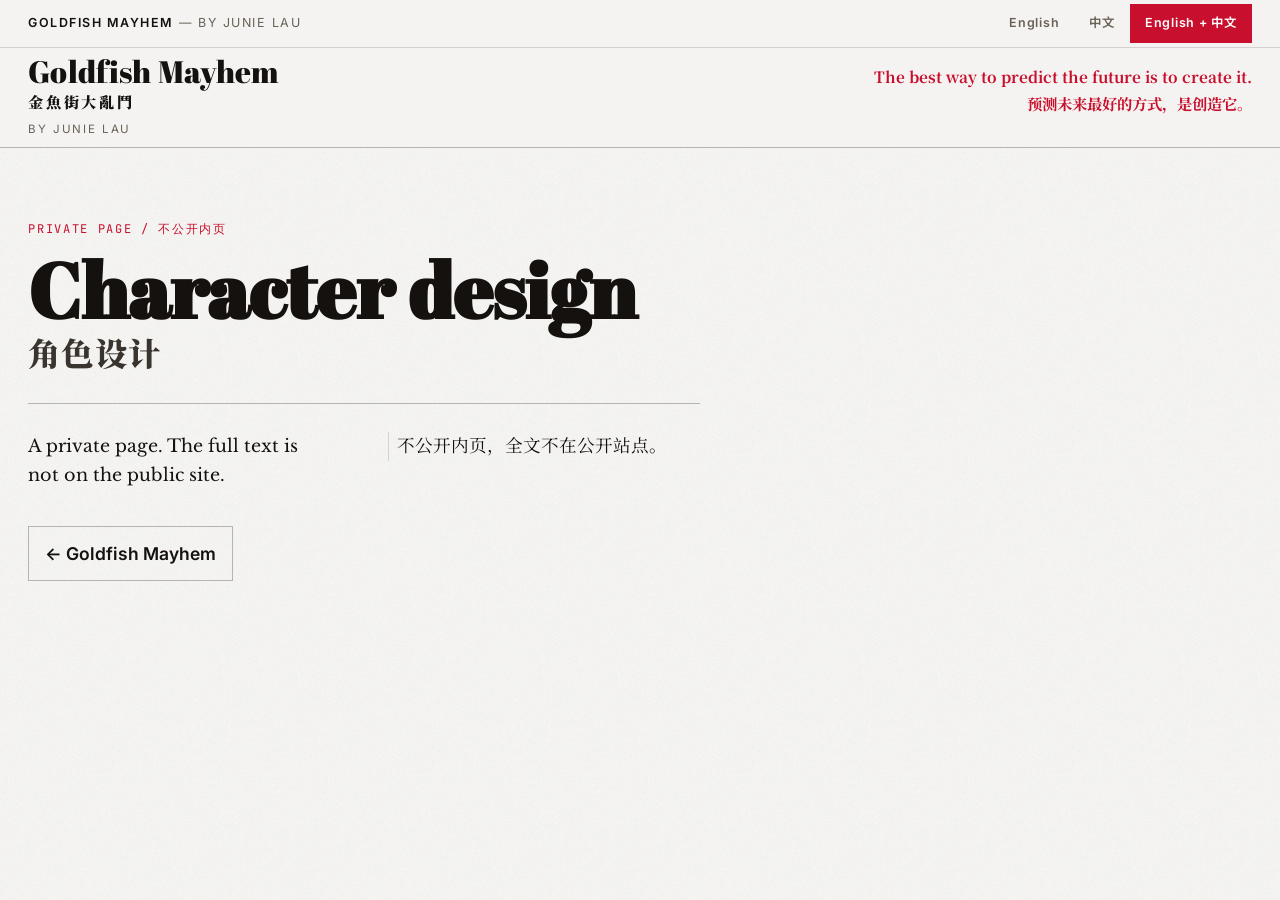
==== character-design.html @ c3a783ce "Publish the previewed page wave, kung fu players, and invideo card. Co-authored-by: JUJU <JunieLau@u" ====
<!DOCTYPE html>
<html lang="en">
<head>
  <meta charset="utf-8">
  <meta name="viewport" content="width=device-width, initial-scale=1, viewport-fit=cover">
  <title>Character design / 角色设计 — Goldfish Mayhem</title>
  <meta name="theme-color" content="#F4F3F1">
  <link rel="icon" href="data:image/svg+xml,%3Csvg xmlns='http://www.w3.org/2000/svg' viewBox='0 0 16 16'%3E%3Ccircle cx='8' cy='8' r='5' fill='%23C8102E'/%3E%3C/svg%3E">
  <link rel="preconnect" href="https://fonts.googleapis.com">
  <link rel="preconnect" href="https://fonts.gstatic.com" crossorigin>
  <link href="https://fonts.googleapis.com/css2?family=Abril+Fatface&family=Anton&family=Inter:wght@400;500;600;700;800;900&family=JetBrains+Mono:wght@400;500&family=Libre+Baskerville:ital,wght@0,400;0,700;1,400&family=Noto+Sans+SC:wght@400;500;700&family=Noto+Serif+SC:wght@400;600;700;900&display=swap" rel="stylesheet">
  <link rel="stylesheet" href="css/style.css">
</head>
<body data-lang="both">
  <header class="top">
    <div class="langbar">
      <div class="credit"><b>Goldfish Mayhem</b> — by Junie Lau</div>
      <div class="lang-switch" role="toolbar" aria-label="Language / 语言">
        <button type="button">English</button>
        <button type="button">中文</button>
        <button type="button" aria-pressed="true">English + 中文</button>
      </div>
    </div>
    <div class="masthead">
      <a class="brand" href="index.html">
        <span class="en-title">Goldfish Mayhem</span>
        <span class="zh-title zh">金魚街大亂鬥</span>
        <span class="by">by Junie Lau</span>
      </a>
      <div class="motto-mini">
        <span class="en">The best way to predict the future is to create it.</span>
        <span class="zh">预测未来最好的方式，是创造它。</span>
      </div>
    </div>
  </header>
  <main id="main">
    <section class="private-shell">
      <div class="kicker">Private page / 不公开内页</div>
      <h1>Character design<span class="title-zh">角色设计</span></h1>
      <div class="private-gate">
        <div class="pair para">
          <div class="en">A private page. The full text is not on the public site.</div>
          <div class="zh">不公开内页，全文不在公开站点。</div>
        </div>
      </div>
      <a class="back" href="index.html">← Goldfish Mayhem</a>
    </section>
  </main>
</body>
</html>
---- css/style.css ----
/* Goldfish Mayhem livestream site — paper field, red #C8102E, Abril Fatface / Noto Serif SC / Libre Baskerville */
:root {
  --paper: #F4F3F1;
  --paper-2: #F5F4F2;
  --ink: #14110F;
  --ink-soft: #3A342E;
  --muted: #6A6258;
  --line: rgba(20, 17, 15, 0.14);
  --line-strong: rgba(20, 17, 15, 0.28);
  --red: #C8102E;
  --red-soft: rgba(200, 16, 46, 0.12);
  --cream-card: #FFFFFF;
  --display: "Abril Fatface", "Noto Serif SC", "Songti SC", serif;
  --serif: "Libre Baskerville", "Noto Serif SC", "Songti SC", Georgia, serif;
  --zh-display: "Noto Serif SC", "Songti SC", serif;
  --mono: "JetBrains Mono", ui-monospace, Menlo, monospace;
  --sans: Inter, "Noto Sans SC", system-ui, sans-serif;
  --display-plate: Anton, "Noto Serif SC", "Songti SC", sans-serif;
  --pad: clamp(16px, 2.2vw, 40px);
  --plate-gutter: clamp(16px, 1.6vw, 32px);
  --max: 1800px;
  --header-lang: 48px;
  --header-mast: 64px;
  --header-toc: 58px;
  --header: calc(var(--header-lang) + var(--header-mast) + var(--header-toc));
  --shadow: 0 18px 40px rgba(20, 17, 15, 0.08);
}

*, *::before, *::after { box-sizing: border-box; }
html { scroll-behavior: smooth; }
html, body { margin: 0; padding: 0; }
body {
  background-color: var(--paper);
  background-image: url("../assets/deco/paper-grain.png");
  background-size: 320px 320px;
  background-repeat: repeat;
  color: var(--ink);
  font-family: var(--serif);
  font-size: 1.15rem;
  line-height: 1.65;
  -webkit-font-smoothing: antialiased;
  text-rendering: optimizeLegibility;
}
img { max-width: 100%; height: auto; display: block; }
button, a { font: inherit; }
button { background: none; border: 0; color: inherit; cursor: pointer; }
a { color: inherit; }
a:hover { color: var(--red); }
:focus-visible { outline: 2px solid var(--red); outline-offset: 3px; }

.skip {
  position: absolute; left: -999px; top: 0;
  background: var(--red); color: #fff; padding: 8px 14px; z-index: 200;
}
.skip:focus { left: 12px; top: 12px; }

/* -------- header -------- */
.top {
  position: sticky; top: 0; z-index: 80;
  background: rgba(244, 243, 241, 0.96);
  backdrop-filter: saturate(1.1) blur(8px);
  border-bottom: 1px solid var(--line-strong);
}
.langbar {
  display: flex; align-items: center; justify-content: space-between;
  gap: 16px; min-height: var(--header-lang);
  padding: 0 var(--pad);
  border-bottom: 1px solid var(--line);
  font-family: var(--sans);
  font-size: 0.78rem;
  letter-spacing: 0.08em;
  text-transform: uppercase;
}
.langbar .credit { color: var(--muted); letter-spacing: 0.12em; white-space: nowrap; }
.langbar .credit b { color: var(--ink); font-weight: 600; }
.lang-switch { display: flex; gap: 0; }
.lang-switch button {
  font-family: var(--sans);
  font-size: 0.78rem;
  font-weight: 600;
  letter-spacing: 0.06em;
  text-transform: none;
  padding: 8px 14px;
  color: var(--muted);
  border: 1px solid transparent;
}
.lang-switch button[aria-pressed="true"] {
  color: #fff;
  background: var(--red);
  border-color: var(--red);
}
.masthead {
  display: flex; align-items: baseline; justify-content: space-between;
  gap: 20px; min-height: var(--header-mast);
  padding: 8px var(--pad);
}
.brand { display: flex; flex-direction: column; gap: 2px; text-decoration: none; }
.brand .en-title {
  font-family: var(--display);
  font-size: clamp(1.5rem, 2.4vw, 2.15rem);
  line-height: 1; letter-spacing: 0.01em;
}
.brand .zh-title {
  font-family: var(--zh-display); font-weight: 900;
  font-size: 0.95rem; letter-spacing: 0.18em;
}
.brand .by { font-family: var(--sans); font-size: 0.72rem; letter-spacing: 0.16em; text-transform: uppercase; color: var(--muted); margin-top: 4px; }
.motto-mini {
  font-family: var(--zh-display); font-weight: 700;
  font-size: clamp(0.85rem, 1.2vw, 1.05rem);
  color: var(--red);
  text-align: right;
  max-width: 42%;
}
.toc {
  display: flex; gap: 0; overflow-x: auto;
  min-height: var(--header-toc);
  padding: 0 var(--pad);
  border-top: 1px solid var(--line);
  scrollbar-width: thin;
}
.toc a {
  flex: 1 0 auto;
  display: flex; flex-direction: column; justify-content: center;
  gap: 2px;
  padding: 8px 12px 10px;
  text-decoration: none;
  border-bottom: 3px solid transparent;
  min-width: 7.5rem;
}
.toc a .num {
  font-family: var(--mono); font-size: 0.68rem; color: var(--red);
  letter-spacing: 0.08em;
}
.toc a .lab {
  font-family: var(--sans); font-size: 0.78rem; font-weight: 600;
  line-height: 1.25; white-space: nowrap;
}
.toc a:hover { background: var(--red-soft); }
.toc a.is-current {
  border-bottom-color: var(--red);
  background: var(--red-soft);
}
[data-lang="en"] .zh, [data-lang="zh"] .en { display: none !important; }
[data-lang="both"] .masthead .brand .zh-title { display: block; }
[data-lang="both"] .toc a .lab.zh { display: block; font-weight: 500; color: var(--ink-soft); font-size: 0.72rem; white-space: normal; }

/* -------- layout -------- */
main { padding: 0 0 16px; }
.hero, .chapter, .sources-wrap, .end-band {
  width: 100%;
  max-width: none;
  margin: 0;
  padding: 56px var(--plate-gutter);
  box-sizing: border-box;
}
.hero > .hero-title,
.hero > .hero-lead,
.hero > .hero-note,
.hero > .pair,
.hero > .mod:not(.plate-stack),
.chapter > .chapter-kicker,
.chapter > .chapter-title,
.chapter > .mod:not(.plate-stack),
.chapter > .chap-nav,
.sources-wrap > *,
.end-band > * {
  width: min(var(--max), 100%);
  margin-left: auto;
  margin-right: auto;
}
.chapter { border-top: 1px solid var(--line-strong); position: relative; }
.chapter-kicker {
  display: flex; align-items: center; gap: 14px;
  font-family: var(--mono); font-size: 0.75rem; letter-spacing: 0.14em;
  text-transform: uppercase; color: var(--red); margin-bottom: 10px;
}
.chapter-kicker .spider { width: 22px; height: 22px; }
.chapter-title {
  position: relative;
  font-family: var(--display);
  font-size: clamp(2.2rem, 5.4vw, 4.4rem);
  line-height: 0.95;
  letter-spacing: 0.01em;
  margin: 0 0 28px;
  max-width: 18ch;
}
[data-lang="zh"] .chapter-title,
[data-lang="both"] .chapter-title .zh {
  font-family: var(--zh-display); font-weight: 900;
}
[data-lang="both"] .chapter-title {
  display: flex; flex-direction: column; gap: 8px; max-width: none;
}
[data-lang="both"] .chapter-title .zh {
  font-size: 0.52em; letter-spacing: 0.04em; color: var(--ink-soft);
}
.ghost {
  position: absolute; left: -0.06em; top: -0.25em;
  font-family: var(--zh-display); font-weight: 900;
  font-size: 1.35em; color: var(--red);
  opacity: 0.12; filter: blur(6px);
  pointer-events: none; user-select: none;
  white-space: nowrap; z-index: 0;
}
.chapter-title .t { position: relative; z-index: 1; }

.lede { font-size: clamp(1.2rem, 1.7vw, 1.5rem); line-height: 1.5; margin: 0 0 1.4em; }
.para { margin: 0 0 1.15em; }
.para:last-child { margin-bottom: 0; }

/* bilingual modules */
.mod { margin: 0 0 2.1rem; }
[data-lang="both"] .pair {
  display: grid;
  grid-template-columns: 1fr 1fr;
  gap: 28px 48px;
  align-items: start;
}
[data-lang="both"] .pair .en { padding-right: 8px; }
[data-lang="both"] .pair .zh {
  padding-left: 8px;
  border-left: 1px solid var(--line);
  font-family: var(--serif);
}
@media (max-width: 1099px) {
  [data-lang="both"] .pair { grid-template-columns: 1fr; gap: 10px; }
  [data-lang="both"] .pair .zh { padding-left: 0; border-left: 0; padding-top: 6px; }
}

.src {
  display: inline-block;
  font-family: var(--mono);
  font-size: 0.68rem;
  letter-spacing: 0.04em;
  color: var(--muted);
  background: var(--paper-2);
  padding: 2px 7px;
  margin: 0 0 0 0.4em;
  vertical-align: middle;
  white-space: nowrap;
}

/* callouts */
.callout {
  border: 1px solid var(--line-strong);
  background: var(--cream-card);
  padding: 16px 18px;
  margin: 0 0 1.6rem;
}
.callout.gap { border-left: 4px solid var(--muted); }
.callout.editorial { border-left: 4px solid #8A7040; }
.callout.conflict { border-left: 4px solid var(--red); }
.callout.idea { border-left: 4px solid var(--red); }
.callout .k {
  font-family: var(--mono); font-size: 0.72rem; letter-spacing: 0.1em;
  text-transform: uppercase; color: var(--red); margin-bottom: 6px;
}
.callout p { margin: 0 0 0.6em; }
.callout p:last-child { margin: 0; }

/* media */
.media-grid, .still-grid, .link-grid, .video-grid, .name-grid, .tip-grid {
  display: grid; gap: 16px; margin: 0 0 1.2rem;
}
.media-grid.cols-2, .still-grid, .video-grid { grid-template-columns: repeat(auto-fit, minmax(260px, 1fr)); }
.media-grid.cols-3 { grid-template-columns: repeat(auto-fit, minmax(200px, 1fr)); }
.media-grid.cols-4 { grid-template-columns: repeat(auto-fit, minmax(160px, 1fr)); }
.media-grid.hero-pair { grid-template-columns: 1.15fr 0.85fr; }
@media (max-width: 800px) {
  .media-grid.hero-pair { grid-template-columns: 1fr; }
}

.fig {
  background: var(--cream-card);
  border: 1px solid var(--line);
  cursor: zoom-in;
}
.fig img { width: 100%; aspect-ratio: 16/10; object-fit: cover; background: #ddd; }
.fig.portrait img { aspect-ratio: 3/4; object-fit: cover; }
.fig.contain img { object-fit: contain; background: #111; aspect-ratio: 16/10; }
.fig.natural img {
  width: 100%;
  height: auto;
  aspect-ratio: auto;
  object-fit: contain;
  object-position: center center;
  background: var(--cream-card);
}
.fig.modest {
  width: 64%;
  max-width: 64%;
  margin-left: auto;
  margin-right: auto;
  justify-self: center;
}
.fig.height-sheet {
  width: 100%;
  max-width: 1320px;
  margin-left: auto;
  margin-right: auto;
}
.media-grid.cols-1 { grid-template-columns: 1fr; }
.fig figcaption {
  font-family: var(--sans);
  font-size: 0.82rem;
  line-height: 1.45;
  color: var(--ink-soft);
  padding: 10px 12px 12px;
}
.fig figcaption .src { margin-left: 0; display: inline-block; margin-top: 4px; }

/* video click-to-play */
.player {
  position: relative;
  background: #111;
  border: 1px solid var(--line-strong);
  margin: 0 0 0.4rem;
}
.player img { width: 100%; aspect-ratio: 16/9; object-fit: cover; display: block; }
.player iframe { width: 100%; aspect-ratio: 16/9; display: block; border: 0; background: #000; }
.playbtn {
  position: absolute; inset: 0;
  display: flex; flex-direction: column; align-items: center; justify-content: center;
  gap: 12px;
  background: linear-gradient(180deg, transparent 40%, rgba(0,0,0,0.45));
  color: #fff;
  text-decoration: none;
}
.playbtn:hover { color: #fff; }
.playbtn .tri {
  width: 74px; height: 74px; border-radius: 50%;
  background: var(--red); color: #fff;
  display: grid; place-items: center;
  box-shadow: var(--shadow);
}
.playbtn .tri svg { width: 28px; height: 28px; margin-left: 4px; fill: #fff; }
.playbtn .plab {
  font-family: var(--sans); font-weight: 600; font-size: 0.95rem;
  letter-spacing: 0.04em; text-transform: uppercase;
  background: rgba(0,0,0,0.55); padding: 6px 12px;
}
.player-meta {
  display: flex; justify-content: space-between; gap: 12px; flex-wrap: wrap;
  font-family: var(--sans); font-size: 0.85rem;
  padding: 8px 0 18px;
}
.player-meta a { color: var(--red); font-weight: 600; text-decoration: none; }
.player-meta a:hover { text-decoration: underline; }

[data-lang="both"] .playbtn .plab .pair {
  display: flex;
  flex-direction: row;
  gap: 8px;
  align-items: baseline;
  grid-template-columns: none;
}
[data-lang="both"] .playbtn .plab .pair .zh {
  border: 0;
  padding: 0;
}
[data-lang="both"] .playbtn .plab .en::after {
  content: "/";
  margin-left: 8px;
  font-weight: 500;
  opacity: 0.9;
}

/* Narrow video captions: stack EN above ZH so titles do not collide */
[data-lang="both"] .player-meta .pair {
  display: flex;
  flex-direction: column;
  gap: 2px;
  grid-template-columns: none;
}
[data-lang="both"] .player-meta .pair .zh {
  border-left: 0;
  padding-left: 0;
}
.hero-trailer .player-meta {
  flex-direction: column;
  align-items: flex-start;
  gap: 6px;
}


/* links — high-contrast, livestream-clickable */
.link-card {
  display: flex;
  flex-direction: column;
  border: 3px solid var(--red);
  background: #fff;
  padding: 18px 20px 16px;
  text-decoration: none;
  min-height: 100%;
  box-shadow: 4px 4px 0 var(--red);
  color: var(--ink);
}
.link-card:hover,
.link-card:focus-visible {
  background: var(--red);
  color: #fff;
  outline: none;
}
.link-card .k {
  font-family: var(--sans);
  font-weight: 700;
  font-size: 0.82rem;
  letter-spacing: 0.08em;
  text-transform: uppercase;
  color: var(--red);
  margin-bottom: 8px;
}
.link-card .t {
  font-family: var(--zh-display);
  font-weight: 900;
  font-size: 1.35rem;
  line-height: 1.25;
  color: var(--red);
}
.link-card .d { font-size: 0.95rem; color: var(--ink-soft); margin-top: 8px; }
.link-card .go {
  display: inline-flex;
  align-self: flex-start;
  margin-top: 14px;
  background: var(--red);
  color: #fff;
  font-family: var(--sans);
  font-weight: 700;
  font-size: 1.05rem;
  letter-spacing: 0.04em;
  padding: 10px 18px;
  line-height: 1;
}
[data-lang="both"] .link-card .go .pair {
  display: flex;
  flex-direction: row;
  gap: 10px;
  align-items: baseline;
  grid-template-columns: none;
}
.link-card:hover .k,
.link-card:hover .t,
.link-card:focus-visible .k,
.link-card:focus-visible .t { color: #fff; }
.link-card:hover .d,
.link-card:focus-visible .d { color: rgba(255,255,255,0.88); }
.link-card:hover .go,
.link-card:focus-visible .go {
  background: #fff;
  color: var(--red);
}
.player-meta a,
.sources-wrap a[href^="http"] {
  color: var(--red);
  font-weight: 700;
  text-decoration: underline;
  text-underline-offset: 3px;
  text-decoration-thickness: 2px;
}
.link-grid { grid-template-columns: repeat(auto-fit, minmax(260px, 1fr)); }
.link-grid.solo {
  width: 100%;
  max-width: none;
  grid-template-columns: minmax(0, 1fr);
}
.link-grid.solo .link-card {
  flex-direction: row;
  align-items: center;
  justify-content: space-between;
  gap: 20px;
  padding: 10px 16px 10px 18px;
  min-height: 0;
}
.link-grid.solo .link-card .link-card-copy { min-width: 0; }
.link-grid.solo .link-card .k { margin-bottom: 2px; }
.link-grid.solo .link-card .d { margin-top: 2px; }
.link-grid.solo .link-card .go { margin-top: 0; flex: 0 0 auto; }

/* names / process / tips */
.name-card, .step, .tip, .live-slot {
  border: 1px solid var(--line);
  background: var(--cream-card);
  padding: 18px 18px 16px;
}
.name-grid { grid-template-columns: repeat(auto-fit, minmax(220px, 1fr)); }
.name-card h3, .step h3, .tip h3 {
  font-family: var(--display);
  font-size: 1.7rem; line-height: 1.1; margin: 0 0 8px;
}
[data-lang="zh"] .name-card h3,
[data-lang="both"] .name-card h3 .zh,
[data-lang="zh"] .step h3,
[data-lang="both"] .step h3 .zh { font-family: var(--zh-display); font-weight: 900; }
.variants {
  font-family: var(--mono); font-size: 0.75rem; color: var(--muted);
  margin-bottom: 10px;
}
.subh {
  font-family: var(--sans); font-weight: 700;
  font-size: 1.05rem; margin: 0 0 10px;
  letter-spacing: 0.02em;
}
.process { display: grid; gap: 28px; }

/* details */
details.fold {
  border: 1px solid var(--line-strong);
  background: var(--cream-card);
  margin: 0 0 1.6rem;
}
details.fold > summary {
  cursor: pointer;
  list-style: none;
  padding: 14px 18px;
  font-family: var(--sans); font-weight: 600;
  display: flex; justify-content: space-between; gap: 12px; align-items: baseline;
}
details.fold > summary::-webkit-details-marker { display: none; }
details.fold > summary::after {
  content: "+";
  font-family: var(--mono); color: var(--red); font-size: 1.2rem;
}
details.fold[open] > summary::after { content: "–"; }
details.fold .fold-body { padding: 0 18px 18px; border-top: 1px solid var(--line); }

/* compare / conflict boxes */
.compare {
  display: grid; grid-template-columns: 1fr 1fr; gap: 16px;
  margin: 0 0 1.6rem;
}
@media (max-width: 800px) { .compare { grid-template-columns: 1fr; } }
.compare article {
  border: 1px solid var(--line-strong);
  background: var(--cream-card);
  padding: 16px 18px;
}
.compare .k { font-family: var(--mono); font-size: 0.7rem; letter-spacing: 0.08em; text-transform: uppercase; color: var(--red); margin-bottom: 8px; }

/* chapter nav */
.chap-nav {
  display: flex; justify-content: space-between; gap: 12px;
  margin-top: 36px; padding-top: 22px;
  border-top: 1px solid var(--line);
}
.chap-nav a {
  font-family: var(--sans); font-weight: 600;
  text-decoration: none;
  border: 1px solid var(--line-strong);
  padding: 12px 16px;
  min-width: min(46%, 280px);
}
.chap-nav a:hover { border-color: var(--red); color: var(--red); }
.chap-nav a.next { text-align: right; margin-left: auto; }
.chap-nav .dir {
  display: block; font-family: var(--mono); font-size: 0.7rem;
  letter-spacing: 0.1em; text-transform: uppercase; color: var(--muted);
  margin-bottom: 4px;
}

/* hero */
.hero { padding-top: 36px; padding-bottom: 24px; }
.hero-title {
  position: relative;
  margin: 0 0 8px;
}
.hero-title h1 {
  font-family: var(--display);
  font-size: clamp(3rem, 9vw, 7.2rem);
  line-height: 0.86;
  margin: 0;
  letter-spacing: 0.01em;
}
.hero-title .zh-film {
  font-family: var(--zh-display); font-weight: 900;
  font-size: clamp(1.5rem, 3.4vw, 2.6rem);
  letter-spacing: 0.12em;
  margin-top: 8px;
}
.hero-title .ghost {
  font-size: clamp(4rem, 14vw, 10rem);
  top: -0.15em; left: auto; right: -0.05em;
  opacity: 0.1;
}
.hero-lead { margin: 18px 0 28px; font-size: clamp(1.15rem, 1.7vw, 1.4rem); }
.hero-lead em,
.lede em,
.para em {
  font-style: italic;
  color: inherit;
  font-weight: inherit;
}
.hero-note { font-size: 0.95rem; color: var(--ink-soft); }

/* Q&A */
.qa-banner {
  background: var(--red); color: #fff;
  padding: 28px var(--pad);
  text-align: center;
  margin: 0 calc(var(--pad) * -1) 32px;
}
.qa-banner h2 {
  font-family: var(--display);
  font-size: clamp(3rem, 8vw, 6rem);
  line-height: 0.9; margin: 0;
}
[data-lang="zh"] .qa-banner h2,
[data-lang="both"] .qa-banner h2 .zh { font-family: var(--zh-display); font-weight: 900; }
[data-lang="both"] .qa-banner h2 { display: flex; flex-direction: column; gap: 6px; }
[data-lang="both"] .qa-banner h2 .zh { font-size: 0.42em; letter-spacing: 0.12em; }
.live-slot {
  min-height: 200px;
  border-style: dashed;
  background: repeating-linear-gradient(180deg, var(--cream-card), var(--cream-card) 28px, #f3eee6 29px);
}
.tip-grid { grid-template-columns: 1fr; }
.tip { display: grid; gap: 4px; }
.tip h3 { font-size: 1.55rem; }
.tip .why, .tip .next { margin: 0.3em 0 0; }
.tip .next { color: var(--ink-soft); }

/* sources / footer */
.sources-wrap { border-top: 1px solid var(--line-strong); }
.source-list { font-size: 0.95rem; }
.source-list li { margin: 0 0 8px; }
.end-band {
  text-align: left;
  padding-top: 10px;
  padding-bottom: 8px;
}
.end-band .link-grid { margin: 18px auto 0; }
.end-band h2 {
  font-family: var(--zh-display); font-weight: 900;
  font-size: clamp(2.4rem, 6vw, 4.5rem);
  line-height: 0.95; margin: 0 0 8px;
}
.end-band h2 em {
  font-family: var(--display); font-style: normal; color: var(--red);
  display: block; font-size: 0.7em;
}
.foot-credit {
  font-family: var(--sans); font-size: 0.8rem; color: var(--muted);
  letter-spacing: 0.08em; text-transform: uppercase;
  padding: 0 var(--pad) 40px;
  width: min(var(--max), 100%); margin: 0 auto;
}

/* lightbox */
.lb {
  position: fixed; inset: 0; z-index: 120;
  background: rgba(10, 8, 7, 0.88);
  display: none;
  align-items: center; justify-content: center;
  padding: 40px 24px 64px;
  color: #fff;
}
.lb.open { display: flex; }
.lb img { max-width: min(1200px, 100%); max-height: calc(100vh - 120px); object-fit: contain; box-shadow: 0 20px 60px rgba(0,0,0,0.4); }
.lb .cap {
  position: absolute; left: 0; right: 0; bottom: 0;
  padding: 14px 24px; text-align: center;
  font-family: var(--sans); font-size: 0.9rem;
  background: linear-gradient(transparent, rgba(0,0,0,0.7));
}
.lb .x, .lb .navbtn {
  position: absolute; color: #fff;
  font-family: var(--sans); font-size: 1rem;
}
.lb .x { top: 16px; right: 20px; padding: 8px 10px; }
.lb .navbtn { top: 50%; transform: translateY(-50%); font-size: 2.4rem; padding: 10px 16px; }
.lb .prev { left: 8px; }
.lb .next { right: 8px; }

/* body lang size tweak for bilingual livestream */
[data-lang="both"] body, body[data-lang="both"] { }
body[data-lang="both"] { font-size: 1.08rem; }
@media (min-width: 1280px) {
  body[data-lang="both"] { font-size: 1.1rem; }
}

@media (max-width: 720px) {
  body { font-size: 1.05rem; }
  .langbar { flex-wrap: wrap; min-height: auto; padding-top: 6px; padding-bottom: 6px; }
  .motto-mini { display: none; }
  .toc a { min-width: 6.4rem; padding-left: 8px; padding-right: 8px; }
  .hero, .chapter, .sources-wrap, .end-band { padding: 36px var(--pad); }
  :root {
    --header-mast: 56px;
    --header-toc: 54px;
  }
}

[data-lang="both"] .motto-mini {
  display: flex; flex-direction: column; align-items: flex-end; gap: 2px;
}
[data-lang="en"] .zh-title,
[data-lang="en"] .zh-film { display: none !important; }
.fig figcaption .pair { display: block; }

html { scroll-padding-top: calc(var(--header) + 8px); }
.chapter, .hero, .sources-wrap, .end-band, .step {
  scroll-margin-top: calc(var(--header) + 8px);
}

.fig figcaption .pair {
  display: flex;
  flex-direction: column;
  gap: 4px;
}

@media (max-width: 720px) {
  .motto-mini,
  [data-lang="both"] .motto-mini { display: none !important; }
}

[data-lang="both"] .step h3 .pair,
[data-lang="both"] .name-card h3 .pair,
[data-lang="both"] .tip h3 .pair,
[data-lang="both"] .link-card .t .pair,
[data-lang="both"] .chap-nav a > .pair {
  display: flex;
  flex-direction: column;
  gap: 4px;
  grid-template-columns: none;
  align-items: inherit;
}
[data-lang="both"] .step h3 .pair .zh,
[data-lang="both"] .name-card h3 .pair .zh,
[data-lang="both"] .tip h3 .pair .zh,
[data-lang="both"] .chap-nav a > .pair .zh {
  padding-left: 0;
  border-left: 0;
  font-family: var(--zh-display);
  font-weight: 900;
  font-size: 0.72em;
  letter-spacing: 0.04em;
}
[data-lang="both"] .chap-nav a.next { align-items: flex-end; }
[data-lang="both"] .chap-nav .dir .pair {
  display: flex;
  flex-direction: row;
  gap: 8px;
  grid-template-columns: none;
}
.callout { overflow: hidden; overflow-wrap: break-word; }


/* Full uncropped presentation slides */
.slide-stack { display: flex; flex-direction: column; gap: 18px; margin: 0 0 2rem; }
.fig.slide-plate {
  width: 100%;
  background: #fff;
  border: 1px solid var(--line);
  cursor: zoom-in;
  position: relative;
}
.fig.slide-plate img {
  width: 100%;
  height: auto;
  aspect-ratio: 50 / 11;
  object-fit: contain;
  object-position: center center;
  background: #fff;
  display: block;
}
.fig.slide-plate figcaption { padding-top: 8px; }
.enlarge-hint {
  position: absolute;
  right: 8px;
  bottom: 8px;
  font-family: var(--sans);
  font-size: 0.7rem;
  letter-spacing: 0.04em;
  background: rgba(20,17,15,0.72);
  color: #fff;
  padding: 4px 8px;
  pointer-events: none;
}
.fig.slide-plate figcaption { position: relative; }
.lb.slide-view { padding: 24px 16px 72px; }
.lb.slide-view img {
  max-width: 96vw;
  width: 96vw;
  height: auto;
  max-height: calc(100vh - 96px);
  object-fit: contain;
}



/* ===== Locked typographic plates (5500 × 1210, scaled as a unit) ===== */
.plate-stack {
  display: flex;
  flex-direction: column;
  gap: 36px;
  margin: 0 0 2rem;
  width: 100%;
}

.plate {
  position: relative;
  background: transparent;
  border: 0;
  padding: 0;
  overflow: visible;
  color: var(--ink);
  scroll-margin-top: calc(var(--header) + 16px);
}

.plate-lock {
  container-type: inline-size;
  width: 100%;
  aspect-ratio: 50 / 11;
  overflow: hidden;
  position: relative;
  background-color: var(--paper);
  background-image: url("../assets/deco/paper-grain.png");
  background-size: 320px 320px;
  background-repeat: repeat;
}

.plate-design {
  position: absolute;
  top: 0;
  left: 0;
  width: 5500px;
  height: 1210px;
  transform-origin: 0 0;
  transform: scale(calc(100cqw / 5500px));
  background-color: transparent;
  color: #111111;
  overflow: hidden;
}

.plate-bar {
  position: absolute;
  left: 0;
  top: 0;
  right: 0;
  height: 126px;
  margin: 0;
  z-index: 3;
}

.plate-kicker {
  position: absolute;
  left: 154px;
  top: 41.8px;
  width: 880px;
  height: 66px;
  font-family: var(--display-plate);
  font-weight: 400;
  letter-spacing: 0.12em;
  font-size: 42.78px;
  line-height: 66px;
  text-transform: uppercase;
  color: #111111;
}

.plate-nav {
  position: absolute;
  left: 2750px;
  top: 46.2px;
  width: 2508px;
  height: 60.5px;
  display: flex;
  margin: 0;
  padding: 0;
  gap: 0;
  flex-wrap: nowrap;
  font-family: var(--sans);
  font-size: 39.72px;
  font-weight: 400;
  letter-spacing: 0.02em;
  color: #111111;
  justify-content: flex-start;
  align-items: center;
}

.plate-nav span {
  display: flex;
  align-items: center;
  justify-content: center;
  width: 484px;
  height: 60.5px;
  position: relative;
  flex: 0 0 484px;
  white-space: nowrap;
  text-align: center;
}

.plate-nav .is-current {
  color: #111111;
  font-weight: 400;
}

.plate-nav .is-current::after {
  content: "";
  position: absolute;
  left: 50%;
  top: 50%;
  width: 280px;
  height: 115px;
  transform: translate(-50%, -50%);
  border: 4px solid var(--red);
  border-radius: 50%;
  pointer-events: none;
}

.plate-body {
  position: absolute;
  inset: 0;
  z-index: 1;
}

.plate-ghost {
  position: absolute;
  font-family: var(--display-plate);
  color: var(--red);
  opacity: 0.32;
  filter: blur(22px);
  letter-spacing: 0.06em;
  font-size: 420px;
  line-height: 0.8;
  pointer-events: none;
  user-select: none;
  white-space: nowrap;
  z-index: 0;
  text-transform: uppercase;
  left: 0;
  top: 8%;
}

.plate[data-kind="intro-awards"] .plate-ghost { left: -66px; top: -22px; font-size: 520px; }
.plate[data-kind="milestones"] .plate-ghost { left: 2750px; top: -22px; font-size: 480px; }
.plate[data-kind="artist"] .plate-ghost { left: 2376px; top: -22px; font-size: 480px; }
.plate[data-kind="numerals"] .plate-ghost { left: -88px; top: 66px; font-size: 520px; }
.plate[data-kind="timeline"] .plate-ghost { left: 440px; top: 209px; font-size: 220px; }
.plate[data-kind="invitations"] .plate-ghost { left: -110px; top: -66px; font-size: 420px; }
.plate[data-kind="quotes"] .plate-ghost { left: 1100px; top: 759px; font-size: 520px; }
.plate[data-kind="statement"] .plate-ghost { left: 22px; top: 132px; font-size: 360px; }
.plate[data-kind="statement"].photos-left .plate-ghost,
.plate[data-highlight="worlds"][data-kind="statement"].photos-left .plate-ghost { left: 2809px; top: 132px; }
.plate[data-kind="statement-ghost"] .plate-ghost { left: 2530px; top: 176px; font-size: 420px; }
.plate[data-kind="world-architect"] .plate-ghost { left: 3476px; top: 77px; font-size: 360px; }

.plate-headline {
  font-family: var(--display-plate);
  font-weight: 400;
  font-size: 259.72px;
  line-height: 0.95;
  letter-spacing: 0;
  margin: 0;
  max-width: none;
  position: relative;
  z-index: 1;
  color: #111111;
}

.plate-headline em,
.plate-headline .accent {
  font-style: normal;
  color: var(--red);
}

.plate-wordmark {
  font-family: var(--display-plate);
  font-weight: 400;
  letter-spacing: 0.28em;
  text-transform: uppercase;
  font-size: 45.83px;
  color: var(--red);
  margin: 0;
  white-space: pre;
}

.plate-kicker-line {
  font-family: var(--display-plate);
  font-weight: 400;
  letter-spacing: 0;
  text-transform: none;
  font-size: 200px;
  color: #111111;
  margin: 0;
  line-height: 0.95;
}

.plate-chapter {
  font-family: var(--display-plate);
  font-weight: 400;
  letter-spacing: 0.28em;
  text-transform: uppercase;
  font-size: 45.83px;
  color: var(--red);
  margin: 0;
  white-space: pre;
}

.plate-sub {
  font-family: var(--sans);
  font-size: 73.33px;
  line-height: 1.2;
  color: #111111;
  margin: 0;
  max-width: none;
}

.plate > .plate-cap {
  font-family: var(--sans);
  font-size: 0.82rem;
  line-height: 1.45;
  color: var(--ink-soft);
  margin-top: 12px;
  margin-left: auto;
  margin-right: auto;
  position: relative;
  z-index: 1;
  width: min(var(--max), 100%);
}

.plate-design .fig {
  margin: 0;
  border: 0;
  background: transparent;
  overflow: hidden;
  width: 100%;
  height: 100%;
  min-width: 0;
}

.plate-design .fig img {
  width: 100%;
  height: 100%;
  max-width: none;
  aspect-ratio: auto;
  object-fit: cover;
  object-position: center center;
  background: #fff;
  display: block;
}

.plate-design .fig.is-cropped,
.quote-logo-wrap.is-cropped {
  overflow: hidden;
  position: relative;
}

.plate-design .fig.is-cropped img,
.quote-logo-wrap.is-cropped img {
  position: absolute;
  max-width: none;
  width: calc(100% * 100 / (100 - var(--crop-l, 0) - var(--crop-r, 0)));
  height: calc(100% * 100 / (100 - var(--crop-t, 0) - var(--crop-b, 0)));
  left: calc(-1% * var(--crop-l, 0) * 100 / (100 - var(--crop-l, 0) - var(--crop-r, 0)));
  top: calc(-1% * var(--crop-t, 0) * 100 / (100 - var(--crop-t, 0) - var(--crop-b, 0)));
  object-fit: fill;
  background: transparent;
}

/* Shared copy blocks sit in the body; each kind places them absolutely */
.plate-intro,
.plate-miles,
.plate-artist,
.plate-numerals,
.plate-timeline,
.plate-quote-row,
.plate-chapter-art,
.plate-invites,
.plate-title,
.quote-pair,
.plate-who,
.plate-statement,
.media-evo,
.plate-architect,
.plate-statement-ghost {
  position: absolute;
  inset: 0;
}

/* 01 intro awards */
.plate-intro .intro-copy {
  position: absolute;
  left: 154px;
  top: 159.5px;
  width: 3190px;
}
.plate-intro .plate-headline {
  font-size: 200px;
  line-height: 1;
  max-width: 3190px;
}
.plate-awards {
  position: absolute;
  left: 154px;
  top: 566.5px;
  width: 3322px;
  display: grid;
  grid-template-columns: 1562px 1584px;
  gap: 0 176px;
  margin: 0;
  font-family: var(--sans);
  font-size: 61.11px;
  line-height: 1.45;
  padding: 0;
}
.plate-awards ul { margin: 0; padding: 0; }
.plate-awards li {
  list-style: none;
  display: grid;
  grid-template-columns: 140px 1fr;
  gap: 16px;
  margin: 0;
  padding: 4px 0;
}
.plate-awards .n {
  color: var(--red);
  font-weight: 400;
  font-family: var(--display-plate);
  letter-spacing: 0;
}
.plate-awards .more {
  letter-spacing: 0.28em;
  color: #6A6258;
  padding-left: 156px;
  grid-column: 1 / -1;
}
.plate-intro .plate-wordmark {
  position: absolute;
  left: 154px;
  top: 1061.5px;
  width: 1540px;
  height: 82.5px;
}
.plate-intro .plate-photos {
  position: absolute;
  inset: 0;
  display: block;
}
.plate-intro .plate-photos .fig:nth-child(1) {
  position: absolute;
  left: 3905px;
  top: 143px;
  width: 742.5px;
  height: 995.5px;
}
.plate-intro .plate-photos .fig:nth-child(2) {
  position: absolute;
  left: 4647.5px;
  top: 143px;
  width: 742.5px;
  height: 995.5px;
}

/* 02 milestones */
.plate-miles-photos { position: absolute; inset: 0; display: block; }
.plate-miles-photos .fig:nth-child(1) {
  position: absolute;
  left: 110px; top: 143px; width: 1496px; height: 995.5px;
}
.plate-miles-photos .fig:nth-child(2) {
  position: absolute;
  left: 1606px; top: 143px; width: 748px; height: 497.8px;
}
.plate-miles-photos .fig:nth-child(3) {
  position: absolute;
  left: 1606px; top: 640.8px; width: 748px; height: 497.8px;
}
.plate-miles-photos .fig:nth-child(4) {
  position: absolute;
  left: 2354px; top: 143px; width: 594px; height: 995.5px;
}
.plate-miles-copy {
  position: absolute;
  left: 3124px;
  top: 154px;
  width: 2255px;
}
.plate-miles-copy .plate-headline {
  font-size: 160px;
  line-height: 0.95;
  max-width: 2255px;
  margin: 0;
}
.plate-mile-list {
  position: absolute;
  left: 3124px;
  top: 676.5px;
  width: 2255px;
  padding: 0;
  margin: 0;
}
.plate-mile-list li {
  list-style: none;
  display: grid;
  grid-template-columns: 120px 1fr;
  gap: 16px;
  margin: 0 0 28px;
  font-family: var(--sans);
  font-size: 61.11px;
  line-height: 1.25;
}
.plate-mile-list .n { color: var(--red); font-weight: 400; font-family: var(--display-plate); }
.plate-mile-list strong { font-weight: 800; display: block; }
.plate-miles .plate-wordmark {
  position: absolute;
  left: 3806px;
  top: 1061.5px;
  width: 1540px;
}

/* 03 artist */
.plate-artist .plate-photos { position: absolute; inset: 0; display: block; }
.plate-artist .plate-photos .fig:nth-child(1) {
  position: absolute; left: 110px; top: 143px; width: 748px; height: 995.5px;
}
.plate-artist .plate-photos .fig:nth-child(2) {
  position: absolute; left: 858px; top: 143px; width: 797.5px; height: 995.5px;
}
.plate-artist .plate-photos .fig:nth-child(3) {
  position: absolute; left: 1655.5px; top: 143px; width: 748px; height: 995.5px;
}
.plate-artist .artist-copy {
  position: absolute;
  left: 2596px;
  top: 159.5px;
  width: 2805px;
}
.plate-artist .plate-headline { font-size: 200px; line-height: 1; margin: 0 0 0; }
.plate-credits {
  position: absolute;
  left: 2596px;
  top: 566.5px;
  width: 2805px;
  padding: 0;
  margin: 0;
}
.plate-credits li {
  list-style: none;
  font-family: var(--sans);
  font-size: 61.11px;
  line-height: 1.35;
  margin: 0 0 18px;
  padding: 0;
  border: 0;
  font-weight: 800;
}
.plate-artist .plate-wordmark {
  position: absolute;
  left: 2596px;
  top: 1061.5px;
  width: 2200px;
}

/* 04 numerals — four huge figures in a row, portrait on the right */
.numeral-grid {
  position: absolute;
  inset: 0;
  display: block;
}
.numeral-item {
  position: absolute;
  top: 143px;
  width: 924px;
}
.numeral-item:nth-child(1) { left: 154px; }
.numeral-item:nth-child(2) { left: 1100px; }
.numeral-item:nth-child(3) { left: 2046px; }
.numeral-item:nth-child(4) { left: 2992px; }
.numeral-item .num {
  font-family: var(--display-plate);
  font-size: 458.33px;
  line-height: 0.85;
  letter-spacing: -0.02em;
  height: 572px;
  display: flex;
  align-items: center;
}
.numeral-item.is-circled .num { position: relative; }
.numeral-item.is-circled .num::after {
  content: "";
  position: absolute;
  left: -110px;
  top: 50%;
  width: 814px;
  height: 440px;
  transform: translateY(-50%);
  border: 7px solid var(--red);
  border-radius: 50%;
  pointer-events: none;
  box-sizing: border-box;
}
.numeral-item p {
  position: absolute;
  left: 0;
  top: 610.5px; /* 753.5 - 143 */
  width: 913px;
  font-family: var(--sans);
  font-size: 55px;
  font-weight: 800;
  line-height: 1.25;
  margin: 0;
  color: #111111;
}
.plate-numerals .plate-photos {
  position: absolute;
  inset: 0;
  display: block;
}
.plate-numerals .plate-photos .fig {
  position: absolute;
  left: 3982px;
  top: 143px;
  width: 1408px;
  height: 995.5px;
}

/* 06 timeline — headline on the LEFT, then a horizontal row of eras */
.plate-timeline .plate-headline {
  position: absolute;
  left: 154px;
  top: 132px;
  width: 3200px;
  height: auto;
  font-size: 80px;
  line-height: 1.08;
  margin: 0;
  overflow: visible;
}
.timeline-grid {
  position: absolute;
  inset: 0;
  display: block;
  margin: 0;
}
.timeline-cell { position: absolute; margin: 0; }
.timeline-cell .t-photos {
  position: absolute;
  inset: 0;
  display: block;
  margin: 0;
}
.timeline-cell .t-photos .fig { position: absolute; }
/* 1999 */
.timeline-cell.cell-0 { left: 110px; top: 550px; width: 748px; height: 649px; }
.timeline-cell.cell-0 .fig:nth-child(1) { left: 0; top: 0; width: 528px; height: 396px; }
.timeline-cell.cell-0 .fig:nth-child(2) { left: 528px; top: 0; width: 220px; height: 396px; }
/* 2020 */
.timeline-cell.cell-1 { left: 858px; top: 407px; width: 800.2px; height: 792px; }
.timeline-cell.cell-1 .fig:nth-child(1) { left: 0; top: 0; width: 396px; height: 269.5px; }
.timeline-cell.cell-1 .fig:nth-child(2) { left: 0; top: 269.5px; width: 396px; height: 269.5px; }
.timeline-cell.cell-1 .fig:nth-child(3) { left: 396px; top: 0; width: 404.2px; height: 539px; }
/* 2022 */
.timeline-cell.cell-2 { left: 1658.2px; top: 286px; width: 1761.8px; height: 913px; }
.timeline-cell.cell-2 .fig:nth-child(1) { left: 0; top: 0; width: 1178.6px; height: 660px; }
.timeline-cell.cell-2 .fig:nth-child(2) { left: 1178.6px; top: 0; width: 583.2px; height: 660px; }
/* 2023 */
.timeline-cell.cell-3 { left: 3420px; top: 165px; width: 1970px; height: 1034px; }
.timeline-cell.cell-3 .fig:nth-child(1) { left: 0; top: 0; width: 1384.2px; height: 781px; }
.timeline-cell.cell-3 .fig:nth-child(2) { left: 1384.2px; top: 0; width: 585.8px; height: 781px; }

.timeline-cell { overflow: visible; }
.timeline-cell .t-copy {
  position: absolute;
  left: 0;
  overflow: visible;
}
.timeline-cell .t-copy h3 {
  position: static;
  font-family: var(--sans);
  font-weight: 800;
  font-size: 67.22px;
  margin: 0;
  letter-spacing: 0;
  line-height: 1.12;
  overflow: visible;
  white-space: normal;
}
.timeline-cell .t-copy .t-date {
  position: static;
  margin: 0;
  color: var(--red);
  font-family: var(--display-plate);
  font-weight: 400;
  font-size: 48.89px;
  line-height: 1.15;
  overflow: visible;
}
.timeline-cell .t-copy .t-cap {
  position: static;
  margin: 10px 0 0;
  font-size: 36.67px;
  line-height: 1.25;
  color: #111111;
  font-family: var(--sans);
  overflow: visible;
}
/* labels sit under the photos; cells start at different y. 973.5 - cell.top */
.timeline-cell.cell-0 .t-copy { top: 423.5px; width: 737px; }
.timeline-cell.cell-1 .t-copy { top: 566.5px; width: 789px; }
.timeline-cell.cell-2 .t-copy { top: 687.5px; width: 1750px; }
.timeline-cell.cell-3 .t-copy { top: 808.5px; width: 1959px; }
/* Short titles: date on the same line, with a clear gap */
.timeline-cell.cell-0 .t-copy h3,
.timeline-cell.cell-1 .t-copy h3,
.timeline-cell.cell-2 .t-copy h3 { display: inline; }
.timeline-cell.cell-0 .t-copy .t-date,
.timeline-cell.cell-1 .t-copy .t-date,
.timeline-cell.cell-2 .t-copy .t-date {
  display: inline;
  margin-left: 0.4em;
}
.timeline-cell.cell-0 .t-copy .t-cap,
.timeline-cell.cell-1 .t-copy .t-cap,
.timeline-cell.cell-2 .t-copy .t-cap { display: block; }
/* Cell 1 caption is long; slightly smaller type so it is not clipped */
.timeline-cell.cell-1 .t-copy .t-cap { font-size: 30px; line-height: 1.25; }
/* "Production Design" is longer than the old short title; keep it on one line with the date */
.timeline-cell.cell-1 .t-copy h3 { font-size: 58px; }
/* Cell 3: long title wraps; date on its own line above the caption */
.timeline-cell.cell-3 .t-copy h3 {
  display: block;
  font-size: 52px;
  line-height: 1.15;
}
.timeline-cell.cell-3 .t-copy .t-date {
  display: block;
  margin: 8px 0 0;
  font-size: 44px;
}
.timeline-cell.cell-3 .t-copy .t-cap { margin-top: 8px; }
.timeline-cell .t-copy::before {
  content: "";
  position: absolute;
  left: 0;
  top: -11px;
  height: 5.5px;
  width: 100%;
  background: #111111;
}
.timeline-yt-hole {
  margin: 0;
  border: 0;
  background: #111;
  pointer-events: none;
}
.timeline-cell.cell-3 .fig:nth-child(2) img {
  object-fit: contain;
  object-position: top center;
}

/* 07 chapter quote */
.plate-quote-row .plate-side-word {
  position: absolute;
  top: 591px;
  width: 770px;
  height: 154px;
  font-family: var(--display-plate);
  font-size: 80px;
  line-height: 154px;
  color: #111111;
  white-space: nowrap;
  text-align: center;
}
.plate-quote-row .plate-side-word.left { left: 154px; }
.plate-quote-row .plate-side-word.right { left: 4450px; width: 900px; }
.plate-quote-row .quote-main {
  position: absolute;
  left: 1089px;
  top: 521px;
  width: 3280px;
  text-align: center;
}
.plate-quote-row .plate-headline {
  font-size: 140px;
  line-height: 1.05;
  text-align: center;
  max-width: none;
  margin: 0;
}
.plate-quote-row .plate-chapter {
  position: absolute;
  left: 1650px;
  top: 979px;
  width: 2200px;
  height: 82.5px;
  text-align: center;
}

/* 08 / 21 chapter art — official artwork lettering left intact; English chrome at the foot */
.plate-chapter-art .art-wrap {
  position: absolute;
  left: 362.3px;
  top: 126.5px;
  width: 4775.5px;
  height: 1050.5px;
}
.plate[data-highlight="future"] .plate-chapter-art .art-wrap {
  left: 374.8px;
  top: 132px;
  width: 4750.5px;
  height: 1045px;
}
.plate-chapter-art .art-wrap .fig { width: 100%; height: 100%; }
.plate-chapter-art .plate-chapter {
  position: absolute;
  left: 154px;
  top: 1072.5px;
  width: 2200px;
  height: 82.5px;
  z-index: 2;
}
.plate-chapter-art .plate-headline {
  position: absolute;
  left: 3300px;
  top: 1056px;
  width: 2046px;
  height: 110px;
  font-size: 61.11px;
  line-height: 110px;
  text-align: right;
  color: #111111;
  z-index: 2;
  max-width: none;
  margin: 0;
  text-shadow: 0 1px 10px rgba(255,255,255,0.35), 0 1px 8px rgba(0,0,0,0.45);
}
.plate-chapter-art .plate-chapter {
  color: #6a0818;
  text-shadow: 0 0 10px rgba(0,0,0,0.75), 0 1px 6px rgba(0,0,0,0.7);
}


/* 12 invitations */
.plate-invites .plate-kicker-line {
  position: absolute;
  left: 154px;
  top: 148.5px;
  width: 2760px;
  height: 297px;
  font-size: 140px;
  line-height: 1;
  white-space: nowrap;
}
.invite-grid {
  position: absolute;
  inset: 0;
  display: block;
  margin: 0;
}
.invite-item {
  position: absolute;
  top: 467.5px;
  width: 1056px;
  height: 680px;
}
.invite-item:nth-child(1) { left: 110px; }
.invite-item:nth-child(2) { left: 1166px; }
.invite-item:nth-child(3) { left: 2222px; }
.invite-item:nth-child(4) { left: 3278px; }
.invite-item:nth-child(5) { left: 4334px; }
.invite-item .fig { width: 1056px; height: 561px; }
.invite-item .label {
  position: absolute;
  left: 8.8px;
  top: 580.8px;
  width: 1038.4px;
  font-family: Anton, Inter, "Noto Sans SC", sans-serif;
  font-weight: 400;
  font-size: 48px;
  margin: 0;
  letter-spacing: 0.02em;
  white-space: nowrap;
  overflow: visible;
}
.invite-item .label em { font-style: normal; color: var(--red); }
.invite-item .label .cyr { font-family: Inter, "Noto Sans", sans-serif; font-weight: 800; }

/* JUNIE LAU X collaborations */
.plate-collab { position: absolute; inset: 0; }
.collab-ghost,
.collab-name {
  position: absolute;
  left: 159.5px;
  top: 81.7px;
  margin: 0;
  font-family: var(--display-plate);
  font-size: 286px;
  line-height: 1;
  font-weight: 400;
  white-space: nowrap;
  letter-spacing: 0;
  pointer-events: none;
}
.collab-ghost {
  left: 380px;
  top: 70px;
  font-size: 320px;
  color: var(--red);
  filter: blur(22px);
  opacity: 0.88;
  z-index: 0;
}
.collab-name {
  color: #111111;
  z-index: 1;
}
.collab-x {
  position: absolute;
  left: 160.05px;
  top: 559.35px;
  width: 232.1px;
  height: 435.05px;
  z-index: 2;
  pointer-events: none;
}
.collab-scribble {
  position: absolute;
  left: 764.5px;
  top: 888.8px;
  width: 1243.55px;
  height: 101.2px;
  z-index: 2;
  pointer-events: none;
}
.collab-spider {
  position: absolute;
  left: 1764.4px;
  top: 524.15px;
  width: 94.6px;
  height: 108.9px;
  z-index: 2;
  pointer-events: none;
}
.collab-grid { position: absolute; inset: 0; display: block; margin: 0; }
.collab-item {
  position: absolute;
  top: 142.45px;
  width: 659.45px;
}
.collab-item:nth-child(1) { left: 2100.45px; }
.collab-item:nth-child(2) { left: 2759.9px; }
.collab-item:nth-child(3) { left: 3419.35px; }
.collab-item:nth-child(4) { left: 4078.8px; }
.collab-item:nth-child(5) { left: 4738.25px; }
.collab-item .fig {
  width: 659.45px;
  height: 869.55px;
  margin: 0;
}
.plate[data-kind="collaborations"] .collab-item .fig img {
  width: 100%;
  height: 100%;
  object-fit: contain;
  object-position: center center;
  background: #fff;
}
.collab-item .label {
  position: absolute;
  left: 0;
  top: 897px;
  width: 659.45px;
  margin: 0;
  font-family: Anton, Inter, "Noto Sans SC", sans-serif;
  font-weight: 400;
  font-size: 48px;
  line-height: 1.05;
  letter-spacing: 0.02em;
  color: #111111;
}
.collab-item .label em { font-style: normal; color: var(--red); }

/* 13 title */
.plate[data-kind="title"] .plate-kicker {
  left: 3223px;
  width: 352px;
}
.plate[data-kind="title"] .plate-nav {
  left: 3674px;
  width: 1760px;
}
.plate[data-kind="title"] .plate-nav span {
  width: 352px;
  flex-basis: 352px;
  font-size: 32px;
}
.plate-title .fig:nth-child(1) {
  position: absolute;
  left: 0; top: 0; width: 2151.1px; height: 1210px;
}
.plate-title .fig:nth-child(2) {
  position: absolute;
  left: 2151.1px; top: 0; width: 907.5px; height: 1210px;
}
.plate-title .title-copy {
  position: absolute;
  left: 3223.6px;
  top: 165px;
  width: 2166.4px;
}
.plate-official-zh {
  font-family: var(--zh-display);
  font-weight: 900;
  font-size: 300px;
  letter-spacing: 0.02em;
  color: #111111;
  line-height: 1.05;
  margin: 0;
}
.plate-title .title-copy::after {
  content: "";
  display: block;
  width: 264px;
  height: 9.9px;
  background: #111111;
  margin: 80px 0 40px;
}
.plate-title .plate-wordmark {
  letter-spacing: 0.28em;
  font-size: 55px;
}

/* 14–15 quotes — still + logo + English quote, panoramic pair */
.quote-pair { display: block; }
.quote-cell { position: absolute; top: 0; left: 0; right: 0; bottom: 0; }
.quote-cell:nth-child(1) { }
.quote-cell .fig {
  position: absolute;
  top: 253px;
  width: 1368.9px;
  height: 770px;
}
.quote-cell:nth-child(1) .fig { left: 110px; }
.quote-cell:nth-child(2) .fig { left: 2761px; }
.quote-copy {
  position: absolute;
  top: 253px;
  width: 1133px;
  height: 770px;
}
.quote-cell:nth-child(1) .quote-copy { left: 1544.9px; }
.quote-cell:nth-child(2) .quote-copy { left: 4195.9px; }
.quote-logo,
.quote-logo-wrap {
  display: block;
  width: auto;
  height: 104.5px;
  max-width: 332px;
  object-fit: contain;
  object-position: left center;
  background: transparent;
  margin: 0 0 38px;
}
.quote-logo-wrap {
  position: relative;
  width: 208px;
  height: 104.5px;
  overflow: hidden;
  margin: 0 0 38px;
}
.quote-logo-wrap img {
  object-fit: fill;
}
.quote-cell blockquote {
  margin: 0;
  font-family: var(--display-plate);
  font-size: 72px;
  line-height: 1.15;
  font-weight: 400;
}
.quote-cell cite {
  display: block;
  margin-top: 0.7em;
  font-style: normal;
  font-family: var(--display-plate);
  font-weight: 400;
  letter-spacing: 0.06em;
  text-transform: uppercase;
  font-size: 61.11px;
  color: var(--red);
}

/* 16 who am I — title in the centre gap, slightly smaller so it does not overlap tags */
.plate-who .who-stage {
  position: absolute;
  left: 0;
  top: 126.5px;
  width: 5500px;
  height: 1083.5px;
  background: #fff;
}
.who-overlay {
  position: absolute;
  inset: 0;
  pointer-events: none;
  z-index: 2;
}
.who-tag {
  position: absolute;
  font-family: var(--display-plate);
  font-size: 42px;
  font-weight: 400;
  padding: 6px 14px;
  border: 3px solid #111111;
  background: #fff;
  white-space: nowrap;
  line-height: 1.2;
  color: #111111;
  pointer-events: auto;
  transform: none;
}
.who-title {
  position: absolute;
  margin: 0;
  text-align: center;
  max-width: none;
  font-size: 230px;
  line-height: 1;
  transform: none;
  letter-spacing: 0;
}

/* 17 / 18 / 27 statement + photos */
.plate-statement .statement-copy { position: absolute; }
.plate-statement.photos-right .statement-copy,
.plate-statement:not(.photos-left) .statement-copy {
  left: 154px;
  top: 220px;
  width: 2482.3px;
  height: 836px;
}
.plate-statement.photos-left .statement-copy {
  left: 2940.7px;
  top: 220px;
  width: 2449.3px;
  height: 836px;
}
.plate-statement .plate-headline {
  font-size: 178px;
  line-height: 0.9;
  max-width: none;
  overflow: visible;
}
/* virtual-world (solo + photos-left) uses a wider copy box and slightly smaller type so the English fits */
.plate-statement.photos-left .statement-photos.solo + .statement-copy,
.plate-statement.photos-left:has(.statement-photos.solo) .statement-copy {
  left: 2274.5px;
  top: 187px;
  width: 3115.5px;
  height: 946px;
}
.plate-statement.photos-left:has(.statement-photos.solo) .plate-headline { font-size: 130px; }

.statement-photos { position: absolute; inset: 0; display: block; }
.statement-photos .fig { position: absolute; }
/* default trio, photos on the right (intangible cultural heritage as a root) */
.plate-statement:not(.photos-left) .statement-photos.trio .fig:nth-child(1) {
  left: 2735.3px; top: 143px; width: 884.9px; height: 497.8px;
}
.plate-statement:not(.photos-left) .statement-photos.trio .fig:nth-child(2) {
  left: 2735.3px; top: 640.8px; width: 884.9px; height: 497.8px;
}
.plate-statement:not(.photos-left) .statement-photos.trio .fig:nth-child(3) {
  left: 3620.2px; top: 143px; width: 1769.8px; height: 995.5px;
}
/* photos on the left (woman director) */
.plate-statement.photos-left .statement-photos.trio .fig:nth-child(1) {
  left: 110px; top: 143px; width: 1769.8px; height: 995.5px;
}
.plate-statement.photos-left .statement-photos.trio .fig:nth-child(2) {
  left: 1879.8px; top: 143px; width: 884.9px; height: 497.8px;
}
.plate-statement.photos-left .statement-photos.trio .fig:nth-child(3) {
  left: 1879.8px; top: 640.8px; width: 884.9px; height: 497.8px;
}
.plate-statement.photos-left .statement-photos.solo .fig:nth-child(1) {
  left: 110px; top: 143px; width: 1988.5px; height: 995.5px;
}

/* 23 media table */
.media-evo-copy {
  position: absolute;
  left: 154px;
  top: 159.5px;
  width: 1375px;
}
.media-evo .plate-headline {
  font-size: 160px;
  line-height: 1.05;
}
.media-evo .plate-wordmark {
  position: absolute;
  left: 154px;
  top: 709.5px;
  width: 2035px;
  letter-spacing: 0.22em;
  font-size: 40px;
  line-height: 1.3;
  white-space: pre;
}
.media-evo-chart {
  position: absolute;
  left: 1433.2px;
  top: 170.5px;
  width: 4008.5px;
  height: 880px;
}
.media-evo-chart .fig { width: 100%; height: 100%; }
.era-row { position: absolute; inset: 0; display: block; margin: 0; }
.era-card {
  position: absolute;
  background: transparent;
  border: 0;
  padding: 0;
  text-align: center;
  box-shadow: none;
  display: flex;
  flex-direction: column;
  justify-content: center;
  align-items: center;
}
.era-card:nth-child(1) { left: 249.1px; top: 338.3px; width: 503.9px; height: 203.5px; } /* 1682.3-1433.2, 508.8-170.5 */
.era-card:nth-child(2) { left: 1222.2px; top: 338.3px; width: 562px; height: 203.5px; }
.era-card:nth-child(3) { left: 2271.4px; top: 338.3px; width: 468px; height: 203.5px; }
.era-card:nth-child(4) { left: 3267.6px; top: 338.3px; width: 479.8px; height: 203.5px; }
.era-card h3 {
  font-family: var(--display-plate);
  font-weight: 400;
  font-size: 52px;
  margin: 0 0 0.1em;
}
.era-card p {
  margin: 0;
  font-family: var(--sans);
  font-weight: 800;
  font-size: 32px;
  letter-spacing: 0.04em;
  color: var(--red);
}

/* 24 / 25 / 33 typographic statements */
.plate-statement-ghost .plate-headline {
  position: absolute;
  left: 154px;
  top: 176px;
  width: 5236px;
  font-size: 200px;
  line-height: 1.08;
  max-width: none;
  overflow: visible;
}
.plate-statement-ghost .plate-sub {
  position: absolute;
  left: 165px;
  top: 852.5px;
  width: 4400px;
}
.plate-statement-ghost .plate-wordmark {
  position: absolute;
  left: 165px;
  top: 1056px;
  width: 2200px;
}
/* dreams-into-reality statement (no sub/wordmark): wider measure, slightly smaller type so no line is clipped */
.plate[data-highlight="future"] .plate-statement-ghost:not(:has(.plate-sub)) .plate-headline {
  left: 154px;
  top: 220px;
  width: 5192px;
  font-size: 132px;
  line-height: 1.12;
  overflow: visible;
}
/* virtual-ecosystem typographic plate: two long lines, no photo, still large type */
.plate[data-highlight="dreams"] .plate-statement-ghost:not(:has(.plate-wordmark)) .plate-headline {
  left: 154px;
  top: 248px;
  width: 5192px;
  font-size: 160px;
  line-height: 1.12;
  overflow: visible;
}
/* closing CREATE plate: slightly smaller so the longer second line fits */
.plate[data-highlight="dreams"] .plate-statement-ghost:has(.plate-wordmark) .plate-headline,
.plate[data-kind="statement-ghost"][data-highlight="dreams"] .plate-headline {
  left: 154px;
  top: 258.5px;
  width: 5225px;
  font-size: 184px;
  line-height: 1.08;
  overflow: visible;
}

/* 28 world architect */
.plate-architect .plate-photos {
  position: absolute;
  inset: 0;
  display: block;
}
.plate-architect .plate-photos .fig {
  position: absolute;
  left: 110px;
  top: 143px;
  width: 1649.8px;
  height: 995.5px;
}
.architect-copy {
  position: absolute;
  left: 1935.8px;
  top: 159.5px;
  width: 3454.2px;
}
.plate-architect .plate-headline {
  font-size: 130px;
  line-height: 1.05;
  max-width: none;
}
.architect-cols {
  position: absolute;
  left: 1935.8px;
  top: 610.5px;
  width: 3454.2px;
  display: grid;
  grid-template-columns: 1661.1px 1661.1px;
  gap: 0 132px;
  margin: 0;
}
.architect-cols p {
  margin: 0;
  font-family: var(--sans);
  font-size: 70.28px;
  line-height: 1.35;
  color: #111111;
}

/* Character introductions: poster beside Junie's copy */
.cast-set {
  display: flex;
  flex-direction: column;
  gap: 64px;
  margin: 8px 0 2.6rem;
}
.cast-feature {
  display: grid;
  grid-template-columns: 300px minmax(0, 1fr);
  gap: 52px;
  align-items: start;
}
.cast-feature .poster-card {
  width: 100%;
  min-height: 0;
  height: auto;
  align-self: start;
}
.cast-feature .poster-card img {
  width: 100%;
  height: auto;
  aspect-ratio: 9 / 16;
  object-fit: contain;
  object-position: center top;
  background: var(--paper);
}
.cast-copy { min-width: 0; }
[data-lang="both"] .cast-copy {
  display: grid;
  grid-template-columns: 1fr 1fr;
  gap: 28px 48px;
  align-items: start;
}
.cast-eyebrow {
  font-family: var(--sans);
  font-weight: 700;
  font-size: 0.72rem;
  letter-spacing: 0.18em;
  text-transform: uppercase;
  color: var(--red);
  margin: 0 0 0.75rem;
}
.cast-title {
  font-family: var(--display);
  font-weight: 400;
  font-size: clamp(1.9rem, 2.5vw, 2.85rem);
  line-height: 1.12;
  margin: 0 0 0.55em;
  color: #111;
}
.cast-copy .zh .cast-title {
  font-family: var(--zh-display);
  font-weight: 900;
  letter-spacing: 0.02em;
}
.cast-key { color: var(--red); font-style: normal; }
.cast-tagline {
  font-family: var(--serif);
  font-style: italic;
  font-size: 1.22rem;
  line-height: 1.45;
  letter-spacing: 0.01em;
  margin: 0 0 1em;
  color: var(--ink);
}
.cast-copy .zh .cast-tagline {
  font-family: var(--zh-display);
  font-style: normal;
  font-weight: 600;
  letter-spacing: 0.06em;
}
.cast-body p {
  font-family: var(--serif);
  font-size: 1.05rem;
  line-height: 1.7;
  color: var(--ink);
  margin: 0 0 0.75em;
}
.cast-body p:last-child { margin-bottom: 0; }
.cast-quote {
  margin: 1.15em 0 0;
  font-size: 0.92rem;
  line-height: 1.55;
  color: var(--ink-soft);
}
.cast-variants {
  margin: 0.45em 0 0;
  font-family: var(--mono);
  font-size: 0.74rem;
  line-height: 1.45;
  color: var(--muted);
}
.poster-solo {
  margin: 0 0 2rem;
  max-width: 300px;
}
.poster-solo .poster-card img {
  aspect-ratio: 9 / 16;
  object-fit: contain;
  object-position: center top;
  background: var(--paper);
}
@media (max-width: 980px) {
  [data-lang="both"] .cast-copy { grid-template-columns: 1fr; gap: 28px; }
}
@media (max-width: 860px) {
  .cast-feature { grid-template-columns: 1fr; gap: 22px; }
  .cast-feature .poster-card { max-width: 320px; }
}

/* Instagram / rich poster cards */
.poster-grid {
  display: grid;
  grid-template-columns: repeat(auto-fit, minmax(220px, 260px));
  gap: 16px 18px;
  margin: 0 0 1.4rem;
  justify-content: start;
}
.poster-card {
  display: flex;
  flex-direction: column;
  border: 3px solid var(--red);
  background: #fff;
  text-decoration: none;
  color: var(--ink);
  box-shadow: 4px 4px 0 var(--red);
  min-height: 100%;
}
.poster-card img {
  width: 100%;
  aspect-ratio: 3/4;
  object-fit: cover;
  background: #111;
  display: block;
}
.poster-card .meta { padding: 10px 12px 12px; display: flex; flex-direction: column; gap: 4px; flex: 1; }
.poster-card .k {
  font-family: var(--sans);
  font-weight: 700;
  font-size: 0.72rem;
  letter-spacing: 0.08em;
  text-transform: uppercase;
  color: var(--red);
}
.poster-card .t {
  font-family: var(--zh-display);
  font-weight: 900;
  font-size: 1.05rem;
  line-height: 1.25;
  color: var(--red);
}
.poster-card .d { font-size: 0.82rem; color: var(--ink-soft); }
.poster-card .go {
  display: inline-flex;
  align-self: flex-start;
  margin-top: auto;
  background: var(--red);
  color: #fff;
  font-family: var(--sans);
  font-weight: 700;
  font-size: 0.95rem;
  letter-spacing: 0.04em;
  padding: 8px 14px;
  line-height: 1;
}
.poster-card:hover,
.poster-card:focus-visible { background: var(--red); color: #fff; outline: none; }
.poster-card:hover .k,
.poster-card:hover .t,
.poster-card:focus-visible .k,
.poster-card:focus-visible .t { color: #fff; }
.poster-card:hover .d,
.poster-card:focus-visible .d { color: rgba(255,255,255,0.88); }
.poster-card:hover .go,
.poster-card:focus-visible .go { background: #fff; color: var(--red); }

/* Bilingual link and poster cards: stack EN then ZH so stream-click labels don't wrap word-by-word */
[data-lang="both"] .link-card .k .pair,
[data-lang="both"] .link-card .t .pair,
[data-lang="both"] .link-card .d .pair,
[data-lang="both"] .link-card .go .pair,
[data-lang="both"] .poster-card .k .pair,
[data-lang="both"] .poster-card .t .pair,
[data-lang="both"] .poster-card .d .pair,
[data-lang="both"] .poster-card .go .pair {
  display: flex;
  flex-direction: column;
  gap: 3px;
  grid-template-columns: none;
  align-items: flex-start;
}
[data-lang="both"] .link-card .d .pair .zh,
[data-lang="both"] .poster-card .d .pair .zh {
  padding-left: 0;
  border-left: 0;
  margin-top: 2px;
}
[data-lang="both"] .pair.same,
.pair.same {
  display: block;
  grid-template-columns: none;
}

@media (max-width: 640px) {
  .poster-grid { grid-template-columns: repeat(auto-fit, minmax(150px, 1fr)); }
}


/* -------- Character bios (definition typography, no magazine card) -------- */
.character {
  margin: 0 0 3.2rem;
  padding: 0;
  background: transparent;
  border: 0;
}
.character:last-child { margin-bottom: 1.6rem; }
.character-name {
  font-family: var(--display);
  font-size: clamp(2rem, 3.4vw, 3.15rem);
  line-height: 1.05;
  margin: 0 0 1rem;
  color: var(--ink);
}
[data-lang="zh"] .character-name,
[data-lang="both"] .character-name .zh {
  font-family: var(--zh-display);
  font-weight: 900;
}
.character-fields {
  display: grid;
  gap: 0.85rem;
  margin: 0 0 1.5rem;
}
.character-field .k {
  font-family: var(--sans);
  font-size: 0.72rem;
  letter-spacing: 0.1em;
  text-transform: uppercase;
  color: var(--red);
  margin: 0 0 0.2rem;
}
.character-field .v {
  margin: 0;
  font-size: 1.05rem;
  line-height: 1.55;
}
.char-sheets {
  display: flex;
  flex-wrap: nowrap;
  gap: 12px 16px;
  width: 100%;
  max-width: none;
  align-items: flex-start;
  margin: 0 0 1.6rem;
}
.char-sheets .fig {
  flex: var(--ar, 1) 1 0;
  min-width: 0;
  width: auto;
  max-width: none;
  margin: 0;
  background: #fff;
}
.char-sheets .fig img {
  width: 100%;
  max-width: 100%;
  height: auto;
  max-height: none;
  aspect-ratio: auto;
  object-fit: contain;
  object-position: center top;
  background: #fff;
}
.char-sheets .fig figcaption {
  font-size: 0.75rem;
  padding: 8px 4px 4px;
}
.char-showcase {
  display: grid;
  grid-template-columns: 1.7779fr 0.5628fr 0.5628fr;
  gap: 16px 18px;
  width: 100%;
  max-width: none;
  align-items: start;
  margin: 0 0 1.8rem;
}
.char-expressions,
.char-posters {
  display: contents;
  max-width: none;
  margin: 0;
}
.char-showcase .fig {
  width: 100%;
  min-width: 0;
  margin: 0;
  background: #fff;
}
.char-showcase .fig img {
  width: 100%;
  height: auto;
  aspect-ratio: auto;
  object-fit: contain;
  object-position: center top;
  background: #fff;
}
.char-showcase .fig figcaption {
  font-size: 0.8rem;
  padding: 10px 4px 4px;
}
@media (max-width: 900px) {
  .char-showcase { grid-template-columns: 1fr 1fr; }
  .char-expressions {
    display: block;
    grid-column: 1 / -1;
  }
  .char-sheets { flex-wrap: wrap; }
  .char-sheets .fig { flex: 1 1 calc(50% - 16px); }
}
@media (max-width: 820px) {
  .char-showcase { grid-template-columns: 1fr; }
  .char-expressions { display: block; }
  .char-posters {
    display: grid;
    grid-template-columns: 1fr 1fr;
    gap: 14px;
  }
  .char-sheets .fig { flex: 1 1 calc(50% - 16px); }
}

/* -------- Unbundled hero title row: trailer / key art / typeset title -------- */
.hero-title-plate {
  width: 100%;
}
.hero-title-row {
  display: grid;
  grid-template-columns: 2.37fr 1fr 2.39fr;
  gap: 16px;
  align-items: start;
  width: 100%;
}
.hero-trailer { min-width: 0; }
.hero-trailer .player {
  margin-bottom: 0;
}
.hero-trailer .player img {
  width: 100%;
  height: auto;
  aspect-ratio: 16 / 9;
  object-fit: contain;
  background: #111;
}
.hero-key-wrap { min-width: 0; }
.hero-key-wrap .fig {
  background: transparent;
  border: 0;
  margin: 0;
}
.hero-key-wrap .fig img {
  width: 100%;
  height: auto;
  aspect-ratio: 1086 / 1448;
  object-fit: contain;
  background: transparent;
}
.hero-key-wrap figcaption { display: none; }
.hero-film-title {
  min-width: 0;
  padding-top: 0.2rem;
}
.hero-film-title .plate-official-zh {
  position: static;
  font-family: var(--zh-display);
  font-weight: 900;
  font-size: clamp(2.2rem, 5vw, 6.4rem);
  letter-spacing: 0.02em;
  color: #111111;
  line-height: 1.05;
  margin: 0;
}
.hero-film-title .plate-official-zh + .plate-wordmark,
.hero-film-title .plate-wordmark {
  position: static;
  display: block;
  margin-top: 1.15em;
  letter-spacing: 0.28em;
  font-size: clamp(0.68rem, 1.05vw, 1.15rem);
  color: var(--red);
}
.hero-film-title .plate-official-zh::after {
  content: "";
  display: block;
  width: 4.2rem;
  height: 3px;
  background: #111111;
  margin: 1.1em 0 0;
}
@media (max-width: 900px) {
  .hero-title-row { grid-template-columns: 1fr; }
  .hero-key-wrap { max-width: 22rem; }
}

/* -------- Unscaled YouTube overlay for the 2023 timeline slot -------- */
.plate-yt-floats { pointer-events: none; }
.plate-yt-float {
  position: absolute;
  z-index: 6;
  pointer-events: auto;
  overflow: hidden;
}
.plate-yt-float .video-item {
  margin: 0;
  height: 100%;
}
.plate-yt-float .player {
  width: 100%;
  height: 100%;
  margin: 0;
  border: 0;
}
.plate-yt-float .player img,
.plate-yt-float .player iframe {
  width: 100%;
  height: 100%;
  aspect-ratio: auto;
  object-fit: contain;
  display: block;
}


/* -------- Narrow typographic statement (content column, not full 50/11 stage) -------- */
.plate-narrow-statement {
  position: relative;
  width: min(var(--max), 100%);
  margin-left: auto;
  margin-right: auto;
  overflow: hidden;
  background-color: var(--paper);
  background-image: url("../assets/deco/paper-grain.png");
  background-size: 320px 320px;
  background-repeat: repeat;
}
/* The 5500-stage ghost offset would place DREAMS outside this column. */
.plate-narrow-statement.plate[data-kind="statement-ghost"] .plate-ghost {
  left: -0.04em;
  top: 2.4rem;
  font-size: clamp(5.5rem, 16vw, 11rem);
  line-height: 0.78;
  z-index: 0;
}
.plate-narrow-statement .plate-bar {
  position: relative;
  left: auto;
  top: auto;
  right: auto;
  height: auto;
  display: flex;
  align-items: center;
  justify-content: space-between;
  gap: 12px 28px;
  flex-wrap: wrap;
  margin: 0 0 1.25rem;
  z-index: 1;
}
.plate-narrow-statement .plate-kicker {
  position: static;
  left: auto;
  top: auto;
  width: auto;
  height: auto;
  font-size: clamp(0.85rem, 1.15vw, 1.1rem);
  line-height: 1.2;
}
.plate-narrow-statement .plate-nav {
  position: static;
  left: auto;
  top: auto;
  width: auto;
  height: auto;
  font-size: clamp(0.68rem, 0.95vw, 0.86rem);
  flex-wrap: wrap;
  justify-content: flex-end;
}
.plate-narrow-statement .plate-nav span {
  width: auto;
  flex: 0 0 auto;
  flex-basis: auto;
  height: auto;
  padding: 0.3em 0.65em;
  font-size: inherit;
}
.plate-narrow-statement .plate-nav .is-current::after {
  width: 112%;
  height: 155%;
  border-width: 2px;
}
.plate-narrow-statement .narrow-statement-body {
  position: relative;
  z-index: 1;
  width: 100%;
}
.plate-narrow-statement .plate-headline {
  position: static;
  left: auto;
  top: auto;
  width: auto;
  max-width: 18em;
  font-size: clamp(2.2rem, 3.4vw, 3.65rem);
  line-height: 1.14;
  letter-spacing: 0;
  overflow: visible;
  margin: 0;
}
.plate-narrow-statement > .plate-cap {
  position: relative;
  z-index: 1;
  width: 100%;
  margin-left: 0;
  margin-right: 0;
}

.section-block { margin: 28px 0 8px; padding: 0; }
.section-block > .subh {
  font-family: var(--sans);
  font-size: 1.15rem;
  font-weight: 650;
  margin: 0 0 14px;
}
.section-block .section-body { margin: 0; }

/* four documentary posters in the advice chapter: larger, uncropped, unstretched, linked */
.media-grid.cols-4 {
  align-items: start;
  width: 100%;
  max-width: none;
  gap: 28px 32px;
  grid-template-columns: repeat(4, minmax(0, 1fr));
}
.media-grid.cols-4 .fig {
  background: transparent;
}
.media-grid.cols-4 .fig.natural img {
  object-position: center top;
  background: #fff;
  width: 100%;
  height: auto;
  max-height: none;
}
.media-grid.cols-4 .fig figcaption {
  font-size: 0.92rem;
  line-height: 1.5;
  padding: 14px 2px 4px;
}
a.doc-link {
  display: block;
  color: inherit;
  text-decoration: none;
}
a.doc-link:hover,
a.doc-link:focus-visible {
  color: inherit;
}
a.doc-link .fig img {
  outline: 1px solid transparent;
  transition: outline-color 0.15s ease;
}
a.doc-link:hover .fig img,
a.doc-link:focus-visible .fig img {
  outline: 2px solid var(--red);
  outline-offset: 4px;
}
a.doc-link .doc-go {
  display: inline-block;
  margin-top: 8px;
  font-family: var(--sans);
  font-size: 0.78rem;
  letter-spacing: 0.08em;
  text-transform: uppercase;
  color: var(--red);
}
a.doc-link:hover .doc-go,
a.doc-link:focus-visible .doc-go {
  text-decoration: underline;
}

.advice-points { margin: 0 0 2.6rem; }
.advice-points > .para { margin: 0 0 1.6rem; }
.advice-list {
  display: flex;
  flex-direction: column;
  gap: 2.4rem;
}
.advice-point .advice-k {
  font-family: var(--sans);
  font-size: 0.78rem;
  letter-spacing: 0.16em;
  text-transform: uppercase;
  color: var(--red);
  margin: 0 0 0.55rem;
}
.advice-point .advice-line {
  margin: 0;
}
.advice-point .advice-line .en,
.advice-point .advice-line .zh {
  font-family: var(--display);
  font-weight: 400;
  font-size: clamp(2.15rem, 5vw, 4.4rem);
  line-height: 1.08;
  letter-spacing: -0.01em;
  color: var(--ink);
}
[data-lang="zh"] .advice-point .advice-line .zh,
[data-lang="both"] .advice-point .advice-line .zh {
  font-family: var(--zh-display);
  font-weight: 900;
}
[data-lang="both"] .advice-point .advice-line .zh {
  /* keep large, side-by-side with English in both-mode */
}
.advice-point:first-child .advice-line .en,
.advice-point:first-child .advice-line .zh {
  font-size: clamp(2.8rem, 7vw, 6rem);
}

@media (max-width: 820px) {
  .media-grid.cols-4 { grid-template-columns: repeat(2, minmax(0, 1fr)); }
  .advice-point .advice-line .en,
  .advice-point .advice-line .zh,
  .advice-point:first-child .advice-line .en,
  .advice-point:first-child .advice-line .zh {
    font-size: clamp(1.8rem, 8vw, 3rem);
  }
}

/* -------- process graphic, private pages, and kung fu players -------- */

/* four-step process graphic under From moodboard to screen */
.process-graphic {
  display: flex;
  align-items: flex-end;
  gap: 0;
  width: 100%;
  margin: 0 0 2.4rem;
  padding: 0.4rem 0 0.2rem;
}
.pg-step {
  flex: 1 1 0;
  min-width: 0;
}
.pg-num {
  font-family: var(--mono);
  font-weight: 500;
  font-size: 0.9rem;
  letter-spacing: 0.06em;
  color: var(--red);
  margin: 0 0 0.45em;
}
.pg-en {
  font-family: var(--display);
  font-size: clamp(1.55rem, 2.35vw, 2.45rem);
  line-height: 1.05;
  color: var(--ink);
  margin: 0;
}
.pg-zh {
  font-family: var(--zh-display);
  font-weight: 700;
  font-size: clamp(0.95rem, 1.2vw, 1.25rem);
  line-height: 1.3;
  color: var(--ink-soft);
  margin: 0.35em 0 0;
}
[data-lang="en"] .process-graphic .pg-zh { display: none !important; }
.pg-rule {
  flex: 0 0 36px;
  align-self: center;
  height: 0;
  border-top: 1.5px solid var(--red);
  margin: 0 10px 1.15em;
  transform: translateY(-0.15em);
}

/* six official + private cards, 2×3 */
.link-grid.cols-3 {
  grid-template-columns: repeat(3, minmax(0, 1fr));
}

/* heroines: reel left, bilingual copy in remaining width */
.reel-copy {
  display: grid;
  grid-template-columns: 300px minmax(0, 1fr);
  gap: 28px 48px;
  align-items: start;
  width: 100%;
}
.reel-copy .poster-solo {
  margin: 0;
  max-width: 300px;
  width: 100%;
}
.reel-copy > .para.pair,
.reel-copy > .pair.para {
  margin: 0;
}
@media (max-width: 900px) {
  .reel-copy { grid-template-columns: 1fr; }
}

/* media-table era cards: white rounded layer under labels, from the original typographic deck */
.era-card {
  background: rgb(245, 244, 239);
  border-radius: 36px;
  padding: 12px 16px;
  box-sizing: border-box;
}
.era-card h3 {
  font-size: 42px;
  line-height: 1.15;
  max-width: 100%;
}

/* researcher credit under the media-table plate, above the existing caption */
.plate-credit-line {
  width: min(var(--max), 100%);
  margin: 10px auto 0;
  font-size: 0.92rem;
  color: var(--muted);
}
.plate-credit-line + .plate-cap {
  margin-top: 8px;
}

/* formula + dreams, sharing one narrow typographic plate */
.plate-narrow-statement.has-formula .narrow-statement-body.has-formula,
.narrow-statement-body.has-formula {
  display: grid;
  grid-template-columns: 1.05fr 0.95fr;
  gap: 24px 56px;
  align-items: center;
  width: 100%;
}
.formula-col {
  position: relative;
  z-index: 1;
  min-width: 0;
}
.formula-line {
  margin: 0;
  display: flex;
  flex-wrap: wrap;
  align-items: baseline;
  column-gap: 0.38em;
  row-gap: 0.28em;
  line-height: 1.05;
}
.formula-line .ft {
  font-family: var(--display);
  font-size: clamp(2.4rem, 4.1vw, 4.15rem);
  color: var(--ink);
  letter-spacing: 0.01em;
}
.formula-line .fop,
.formula-line .feq {
  font-family: var(--display);
  font-size: clamp(1.7rem, 2.8vw, 2.7rem);
  color: var(--ink-soft);
  font-weight: 400;
  padding: 0 0.02em;
}
.formula-line .fq {
  font-family: var(--zh-display);
  font-weight: 900;
  font-size: clamp(2.5rem, 4.2vw, 4.2rem);
  color: var(--red);
  line-height: 0.9;
}
.formula-line .fres {
  font-family: var(--display);
  font-size: clamp(2.4rem, 4.1vw, 4.15rem);
  color: var(--red);
  letter-spacing: 0.01em;
}
.dreams-col {
  min-width: 0;
}
.plate-narrow-statement.has-formula .dreams-col .plate-headline {
  max-width: none;
  font-size: clamp(2rem, 3.15vw, 3.35rem);
}
@media (max-width: 980px) {
  .narrow-statement-body.has-formula {
    grid-template-columns: 1fr;
    gap: 28px;
  }
}

/* adult + child turnaround pair: complete uncropped sheets, shared feet, published height ratio */
.char-pair {
  display: flex;
  flex-wrap: nowrap;
  align-items: flex-start;
  justify-content: flex-start;
  gap: 20px;
  width: 100%;
  margin: 0 0 1.8rem;
  background: transparent;
}
.char-pair-adult,
.char-pair-child {
  flex: 0 0 auto;
  background: #fff;
  box-sizing: content-box;
}
.char-pair .fig {
  margin: 0;
  width: 100%;
  max-width: none;
  background: #fff;
}
.char-pair .fig img {
  width: 100%;
  height: auto;
  max-width: none;
  object-fit: contain;
  object-position: center top;
  background: #fff;
  display: block;
}
.char-pair .fig figcaption {
  font-size: 0.75rem;
  padding: 8px 4px 4px;
}

/* private inner-page shells */
.private-shell {
  width: min(var(--max), 100%);
  margin: 0 auto;
  padding: 72px var(--pad) 96px;
}
.private-shell .kicker {
  font-family: var(--mono);
  font-size: 0.75rem;
  letter-spacing: 0.14em;
  text-transform: uppercase;
  color: var(--red);
  margin: 0 0 14px;
}
.private-shell h1 {
  font-family: var(--display);
  font-size: clamp(3rem, 6vw, 5.2rem);
  line-height: 0.95;
  margin: 0 0 10px;
  color: var(--ink);
}
[data-lang="both"] .private-shell h1 .zh,
.private-shell .title-zh {
  display: block;
  font-family: var(--zh-display);
  font-weight: 900;
  font-size: 0.42em;
  letter-spacing: 0.04em;
  color: var(--ink-soft);
  margin-top: 10px;
}
.private-gate {
  margin-top: 36px;
  max-width: 42rem;
  border-top: 1px solid var(--line-strong);
  padding-top: 28px;
}
.private-gate .pair.para { margin: 0; }
.private-shell .back {
  display: inline-block;
  margin-top: 36px;
  font-family: var(--sans);
  font-weight: 600;
  text-decoration: none;
  border: 1px solid var(--line-strong);
  padding: 12px 16px;
}
.private-shell .back:hover { color: var(--red); border-color: var(--red); }

.reel-copy .seg-lat { word-break: normal; overflow-wrap: break-word; }
.reel-copy .seg-cjk { word-break: keep-all; line-break: strict; }

.kf-block { margin: 0 0 2rem; }
.kf-beside {
  display: grid;
  grid-template-columns: 300px minmax(0, 1fr);
  gap: 28px;
  align-items: start;
}
.kf-right {
  display: flex;
  flex-direction: column;
  gap: 22px;
  min-width: 0;
}
.kf-beside .poster-solo { margin: 0; max-width: 300px; }
.kf-two, .kf-three { display: grid; gap: 22px; align-items: start; }
.kf-two { grid-template-columns: 1fr 1fr; }
.kf-three { grid-template-columns: 1fr 1fr 1fr; margin-top: 28px; }
.kf-shot { margin: 0; }
.kf-shot .player { margin: 0 0 10px; }
.kf-shot .player video { width: 100%; aspect-ratio: 16/9; display: block; background: #111; object-fit: contain; }
.shot-kicker {
  font-family: var(--mono);
  font-size: 0.82rem;
  letter-spacing: 0.12em;
  color: var(--red);
  margin: 0 0 0.25em;
}
.kf-title {
  font-family: var(--zh-display);
  font-weight: 900;
  font-size: clamp(1.85rem, 2.15vw, 2.35rem);
  line-height: 1.22;
  color: var(--red);
  margin: 0;
}
.kf-title .zh { font-size: 0.92em; }
[data-lang="both"] .kf-title.pair {
  display: flex;
  flex-direction: column;
  gap: 2px;
  grid-template-columns: none;
  align-items: flex-start;
}
[data-lang="both"] .kf-title.pair .zh {
  padding-left: 0;
  border-left: 0;
}
.kf-right .link-grid.solo { margin: 0; }
@media (max-width: 900px) {
  .kf-beside, .kf-two, .kf-three { grid-template-columns: 1fr; }
  .link-grid.cols-3 { grid-template-columns: 1fr; }
}
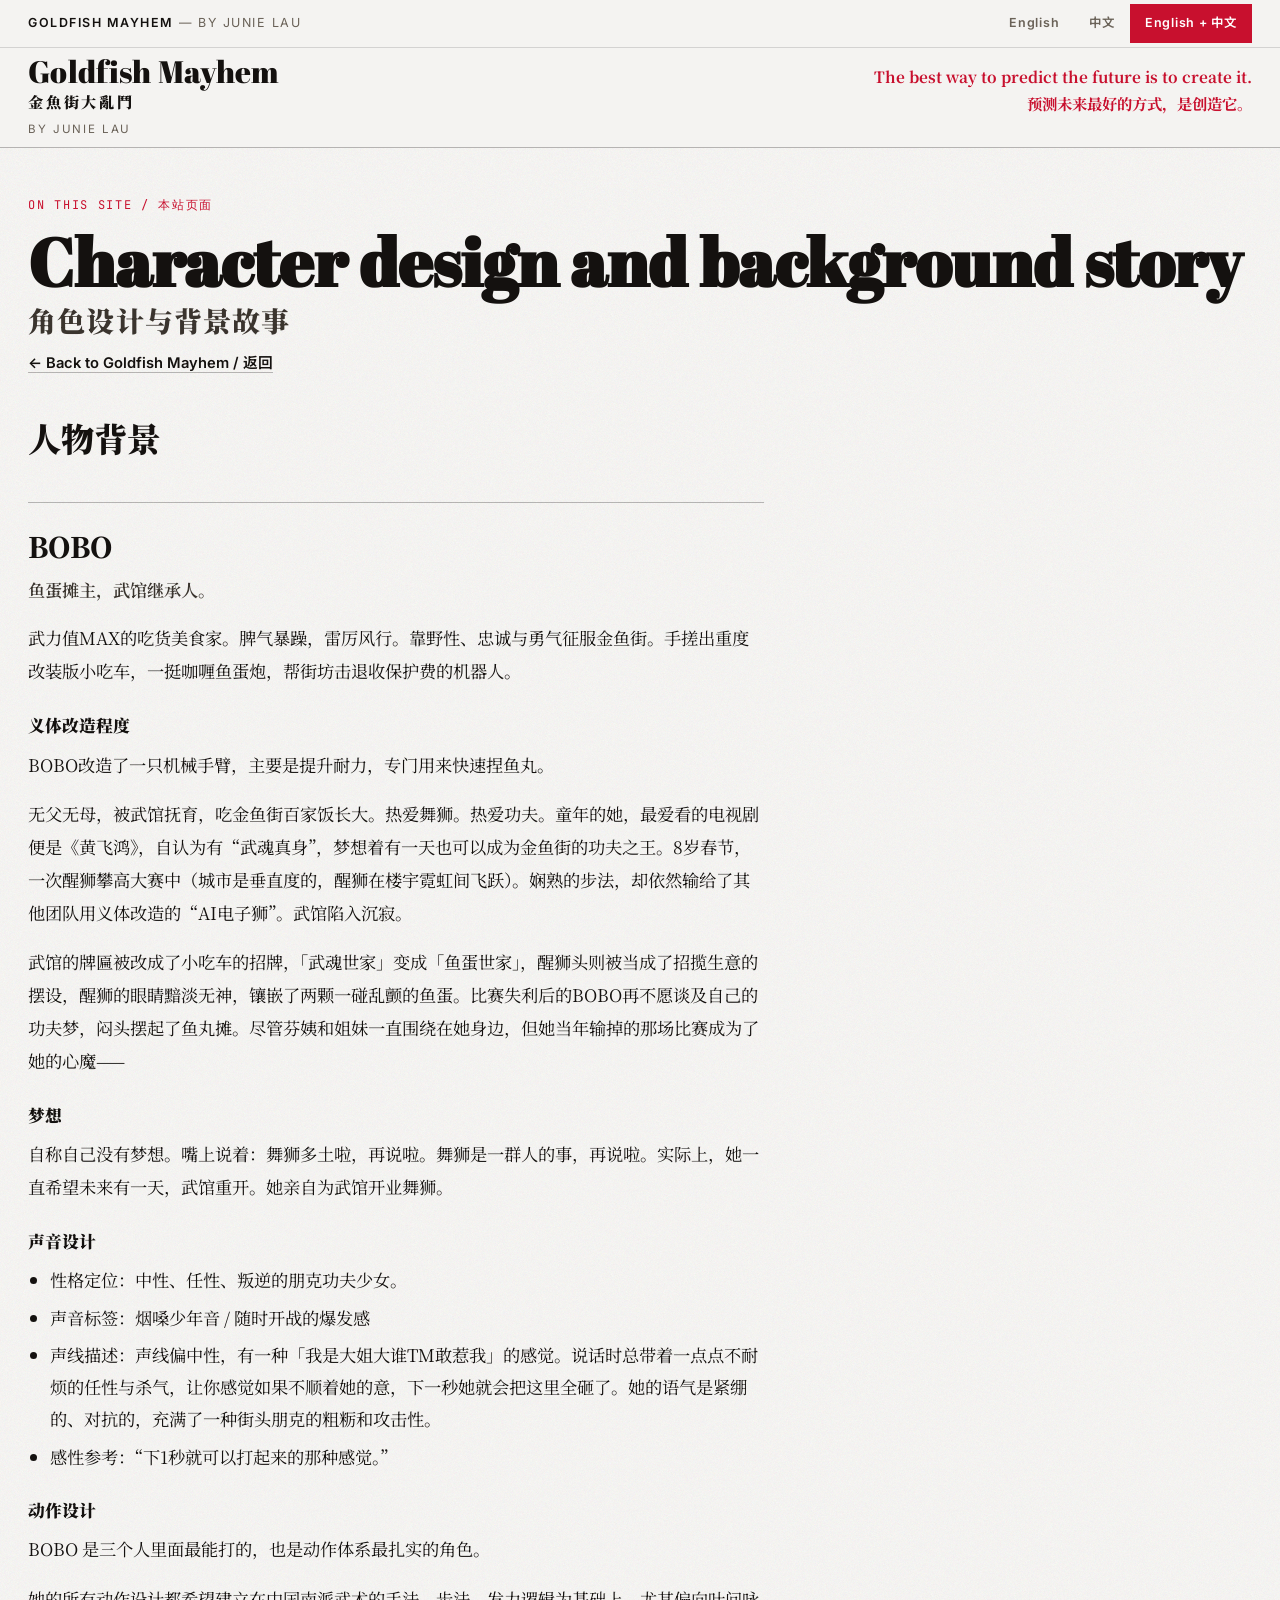
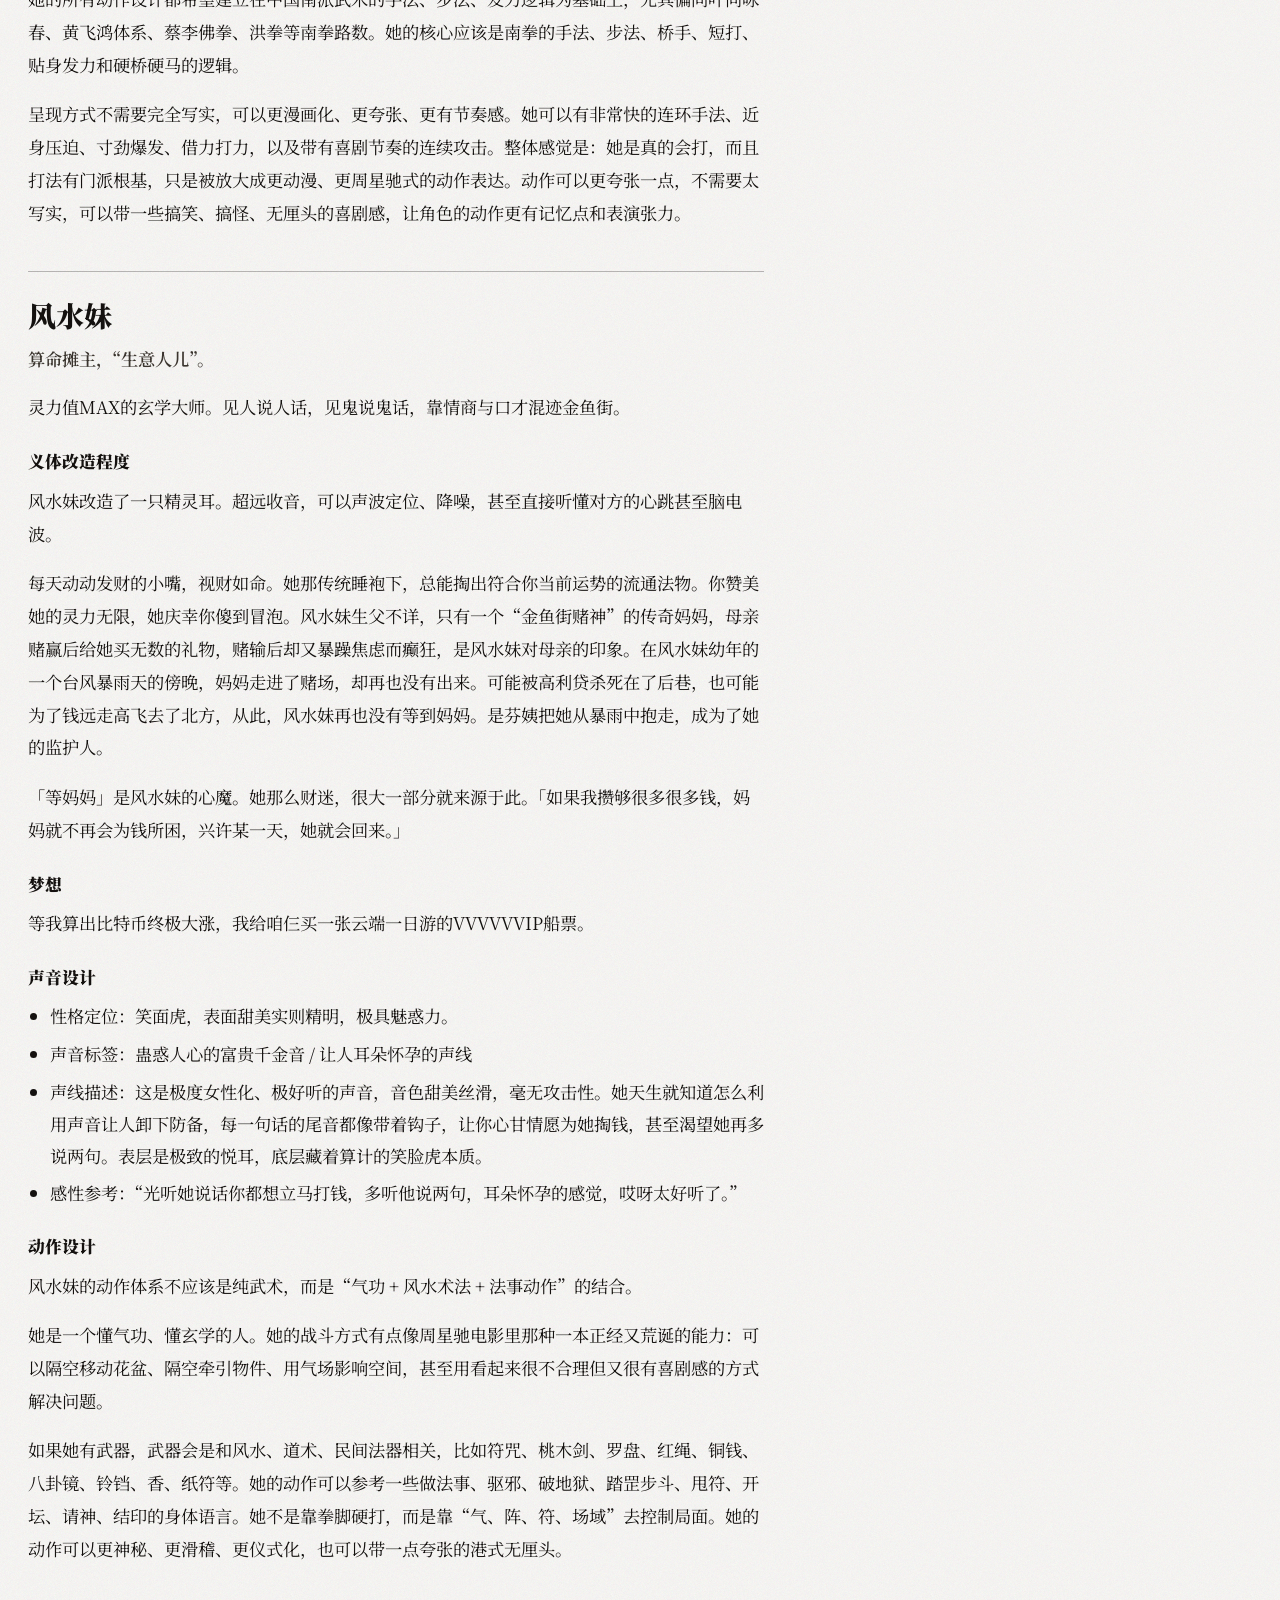
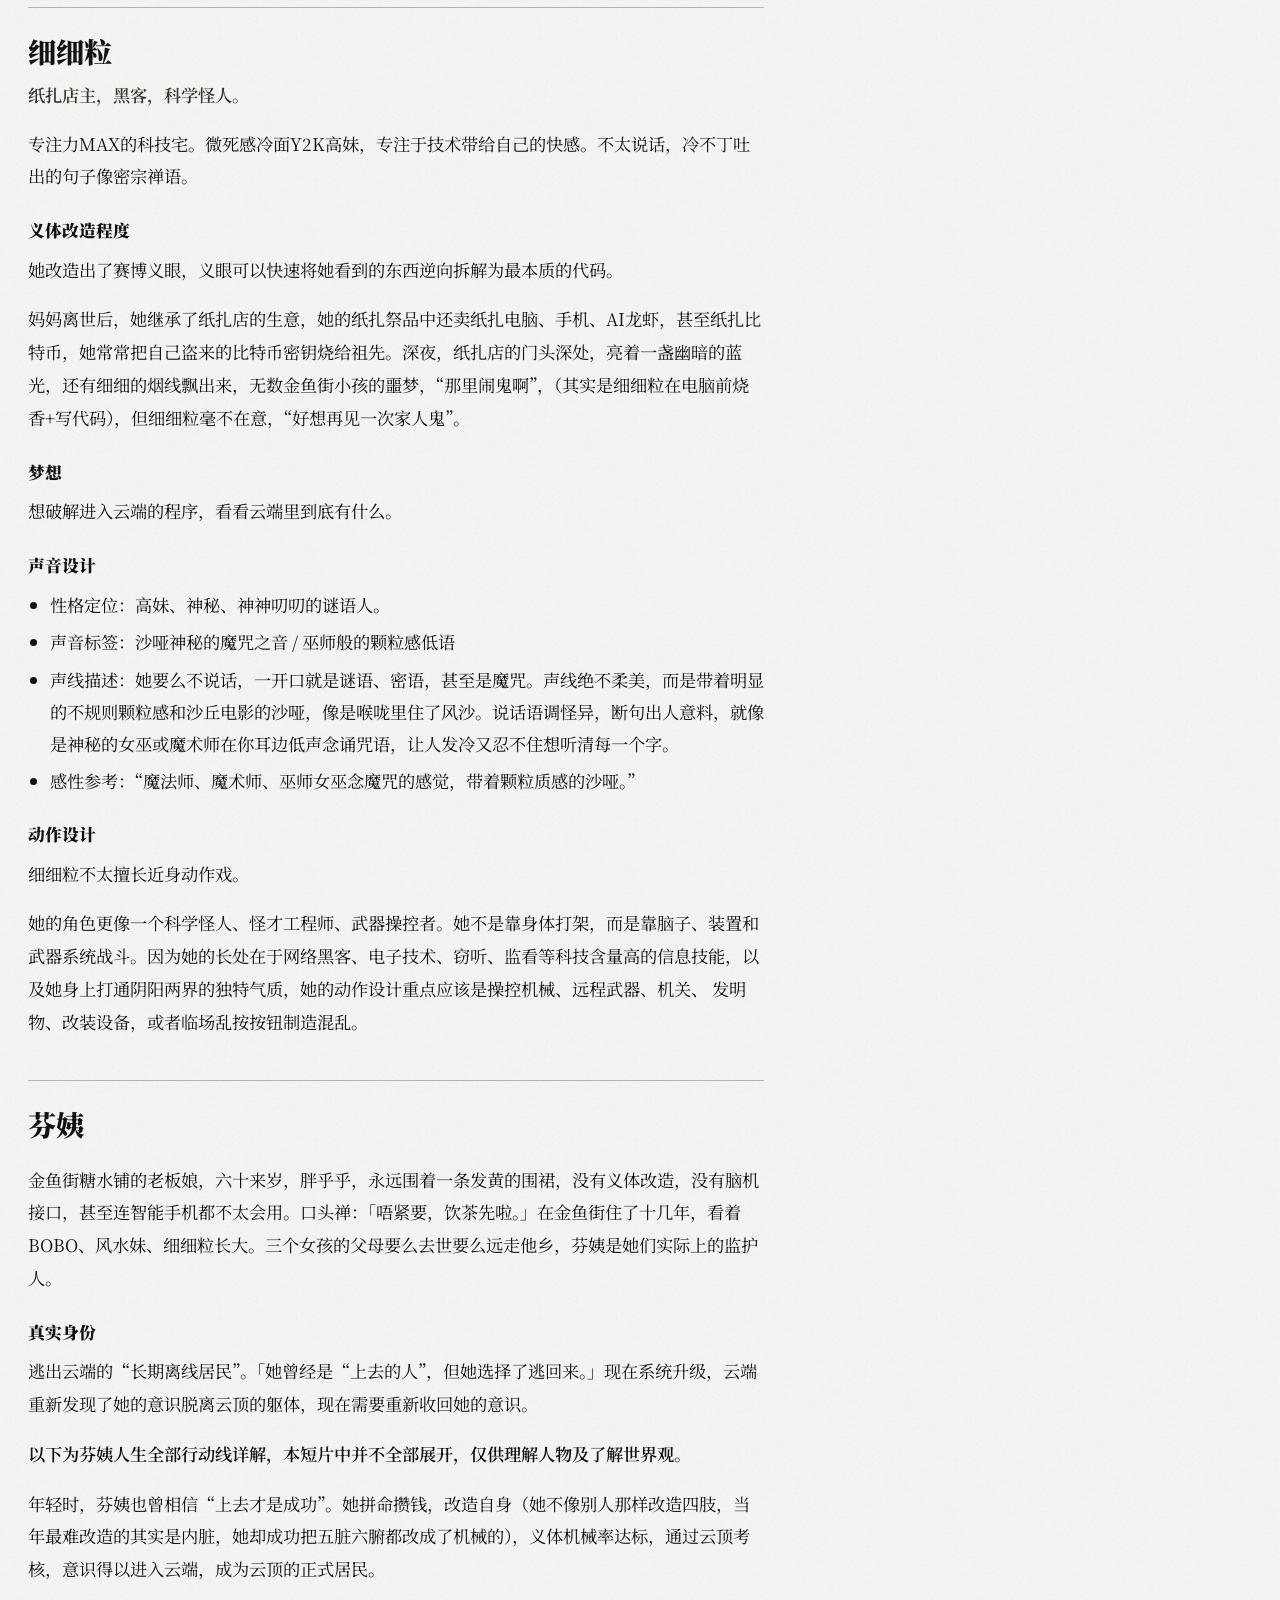
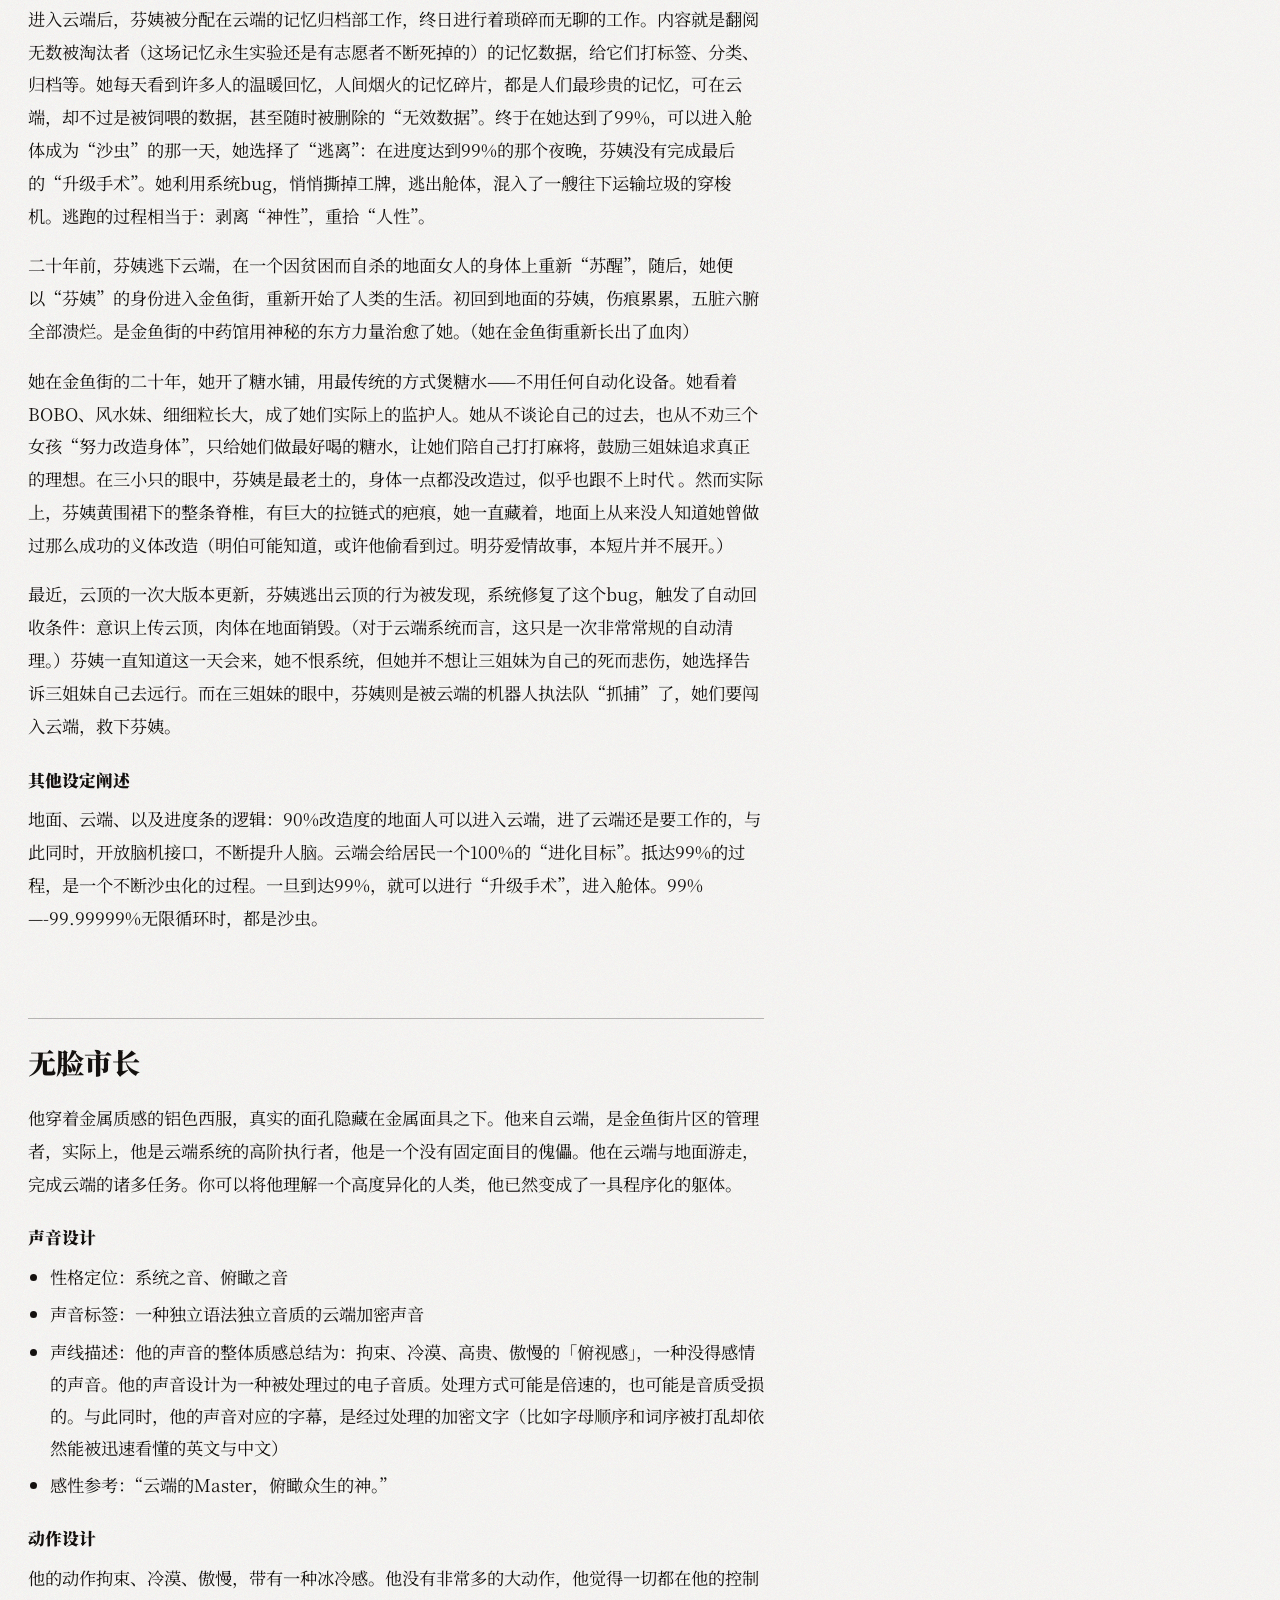
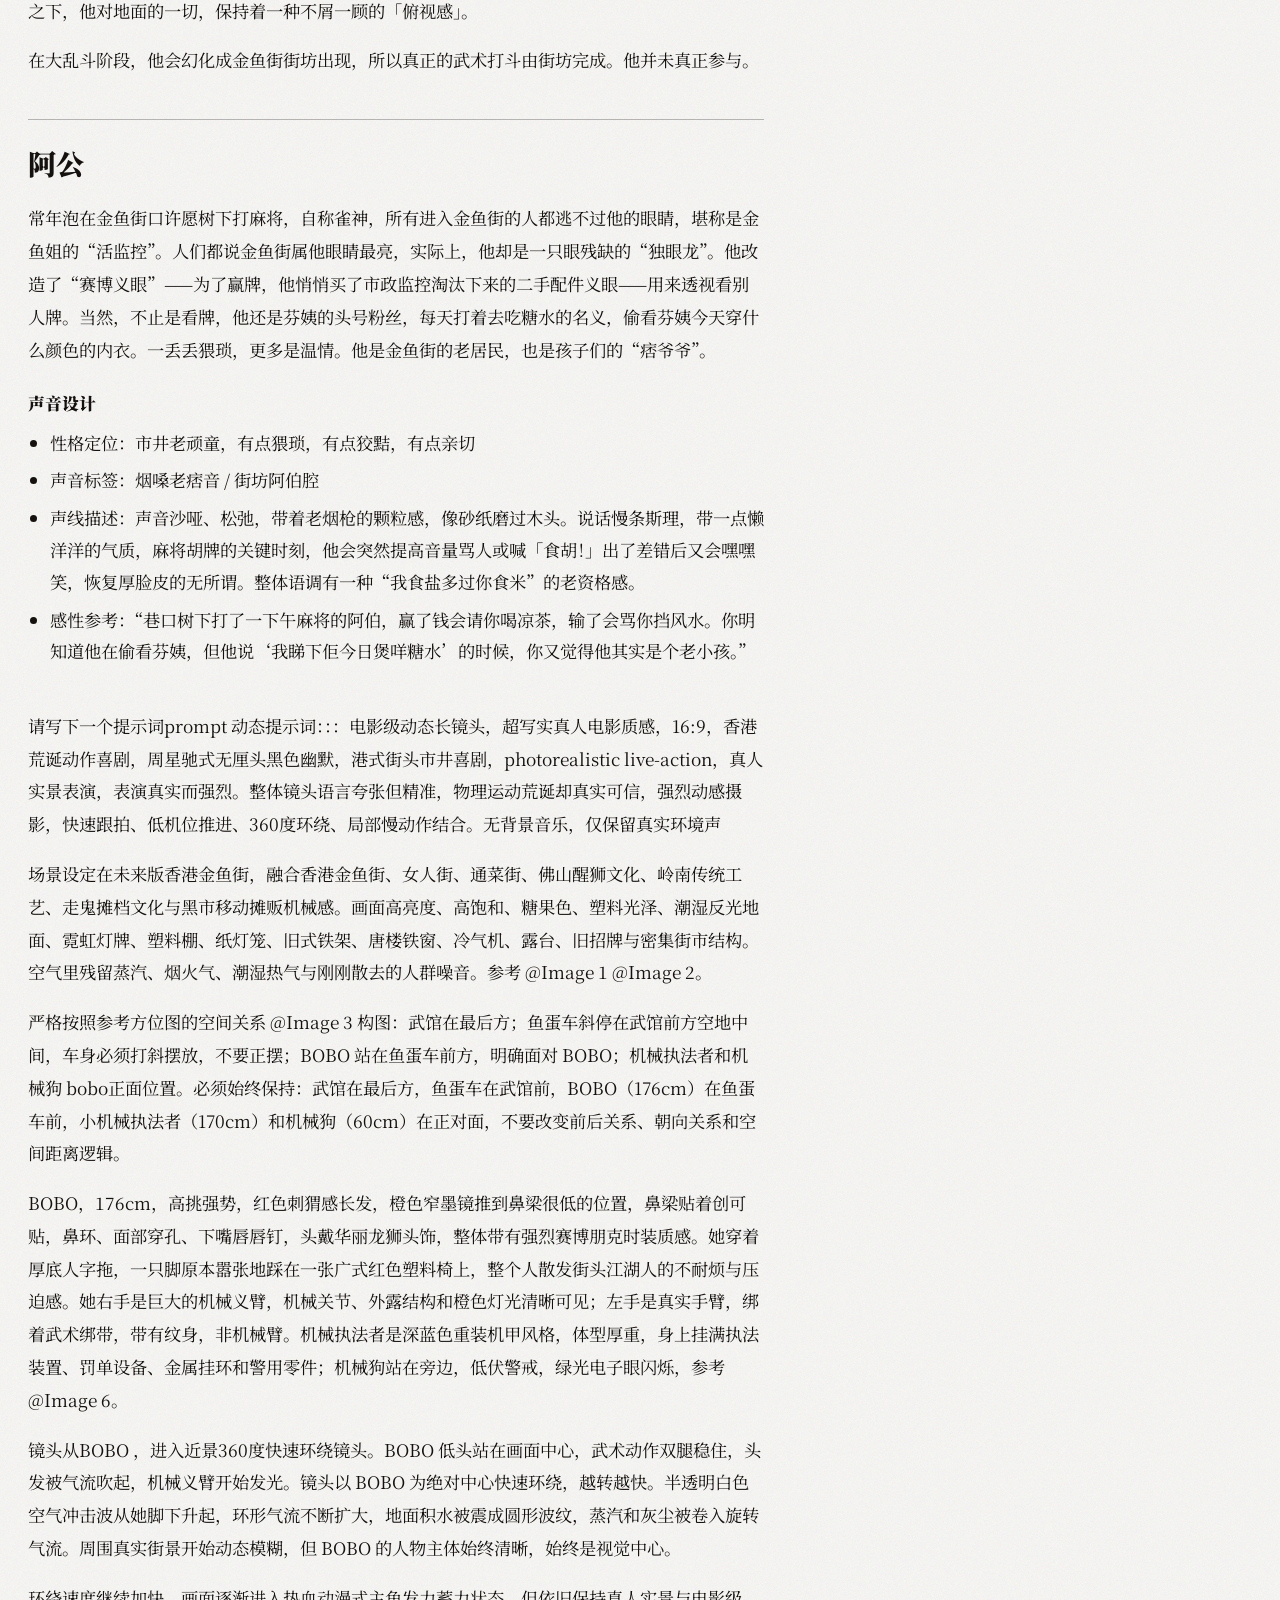
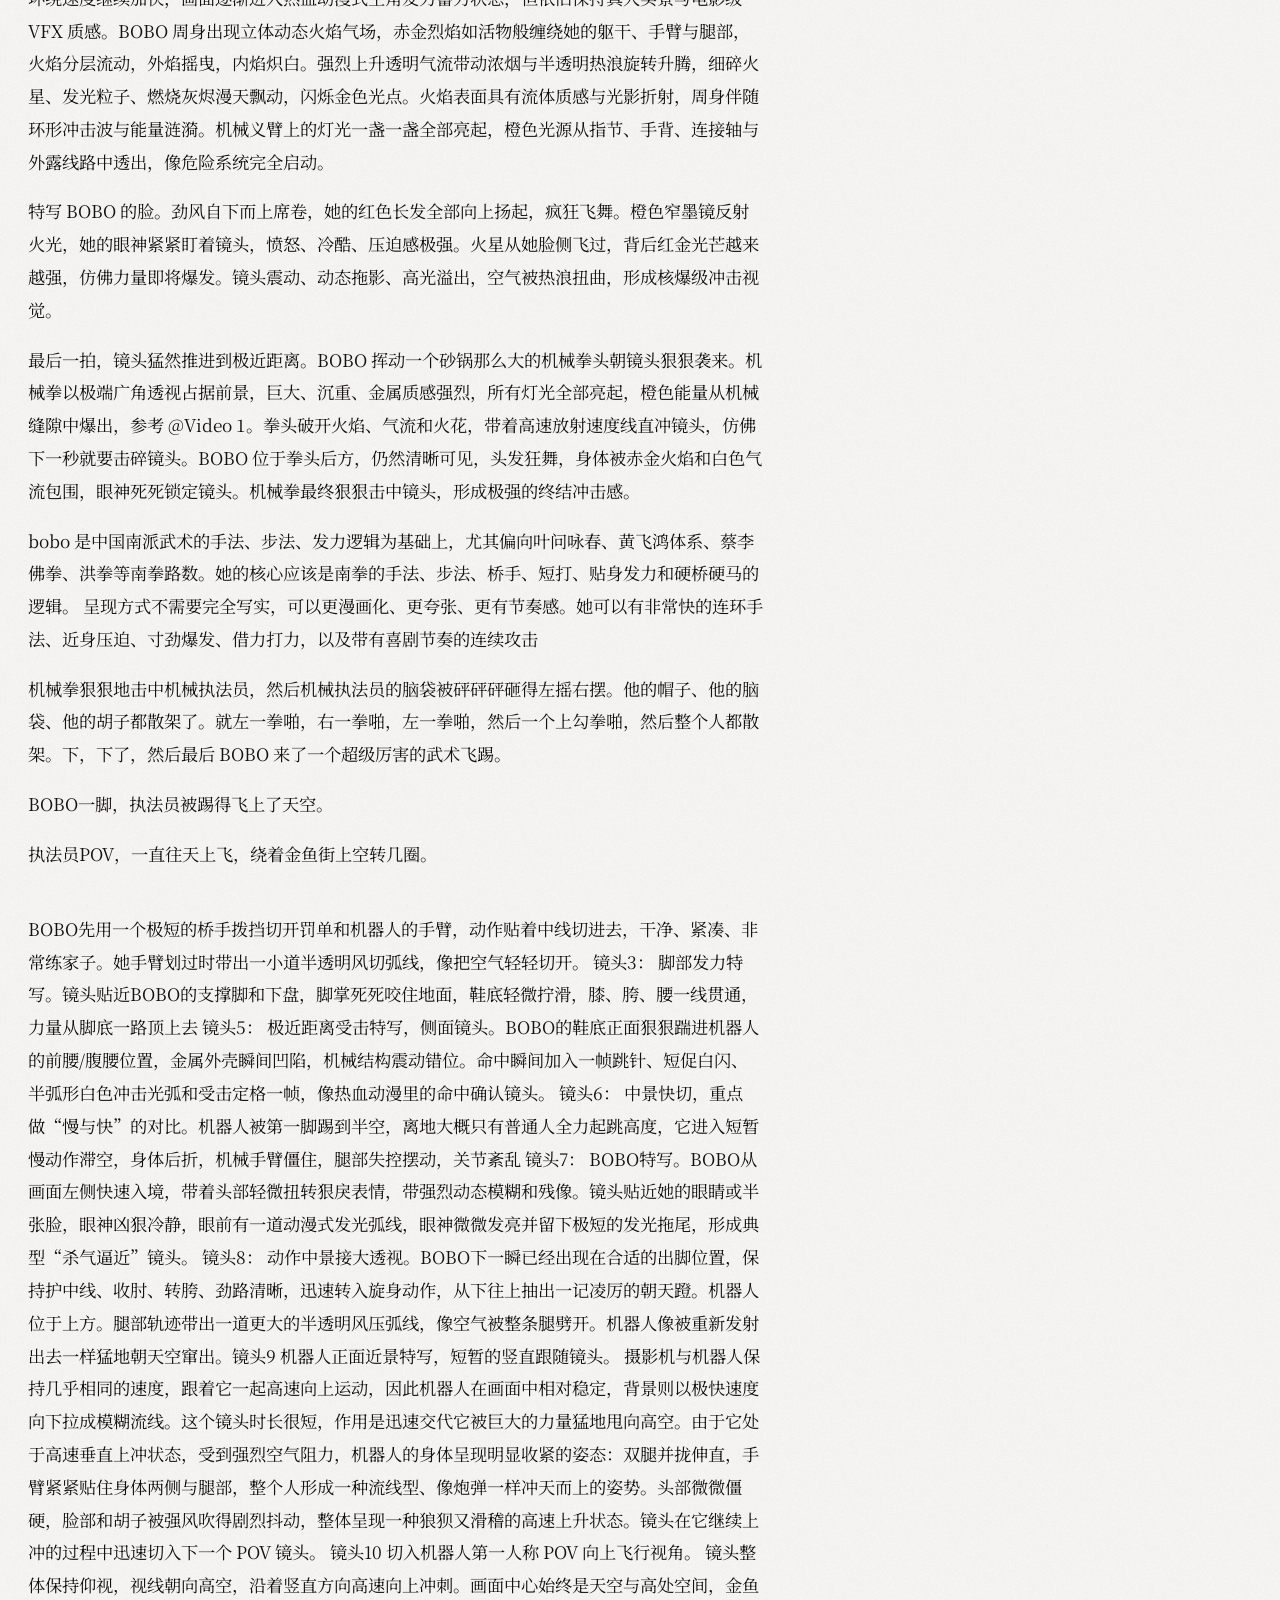
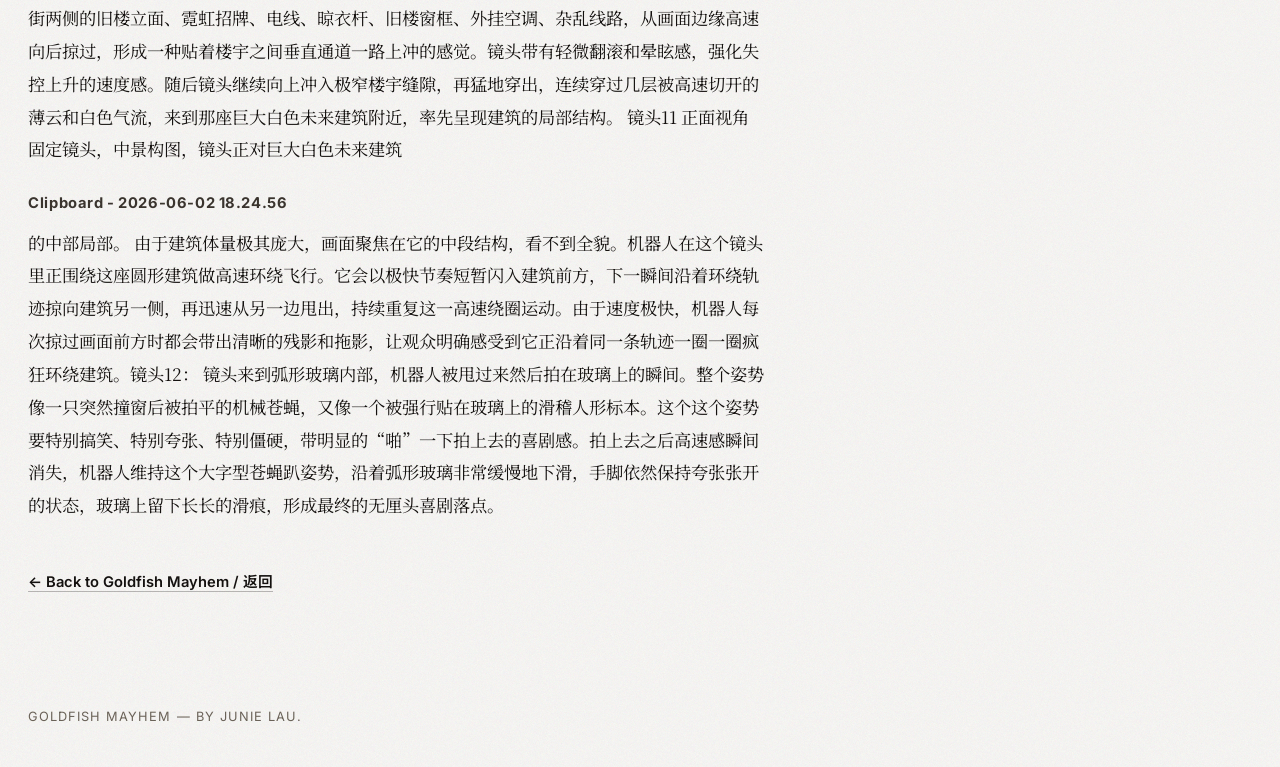
==== commit 1aa9d6dd: "Publish public screenplay and character-background pages, tighten leftover character sheets, and app" ====
--- a/character-design.html
+++ b/character-design.html
@@ -1,9 +1,10 @@
 <!DOCTYPE html>
-<html lang="en">
+<html lang="zh-Hans">
 <head>
   <meta charset="utf-8">
   <meta name="viewport" content="width=device-width, initial-scale=1, viewport-fit=cover">
-  <title>Character design / 角色设计 — Goldfish Mayhem</title>
+  <title>Character design and background story / 角色设计与背景故事 — Goldfish Mayhem / 金魚街大亂鬥 — Junie Lau</title>
+  <meta name="description" content="《金鱼街狂想曲》人物背景。">
   <meta name="theme-color" content="#F4F3F1">
   <link rel="icon" href="data:image/svg+xml,%3Csvg xmlns='http://www.w3.org/2000/svg' viewBox='0 0 16 16'%3E%3Ccircle cx='8' cy='8' r='5' fill='%23C8102E'/%3E%3C/svg%3E">
   <link rel="preconnect" href="https://fonts.googleapis.com">
@@ -11,14 +12,15 @@
   <link href="https://fonts.googleapis.com/css2?family=Abril+Fatface&family=Anton&family=Inter:wght@400;500;600;700;800;900&family=JetBrains+Mono:wght@400;500&family=Libre+Baskerville:ital,wght@0,400;0,700;1,400&family=Noto+Sans+SC:wght@400;500;700&family=Noto+Serif+SC:wght@400;600;700;900&display=swap" rel="stylesheet">
   <link rel="stylesheet" href="css/style.css">
 </head>
-<body data-lang="both">
+<body class="is-doc-page" data-lang="both">
+  <a class="skip" href="#main">Skip to content / 跳到正文</a>
   <header class="top">
     <div class="langbar">
       <div class="credit"><b>Goldfish Mayhem</b> — by Junie Lau</div>
       <div class="lang-switch" role="toolbar" aria-label="Language / 语言">
-        <button type="button">English</button>
-        <button type="button">中文</button>
-        <button type="button" aria-pressed="true">English + 中文</button>
+        <button type="button" data-lang="en">English</button>
+        <button type="button" data-lang="zh">中文</button>
+        <button type="button" data-lang="both" aria-pressed="true">English + 中文</button>
       </div>
     </div>
     <div class="masthead">
@@ -27,24 +29,106 @@
         <span class="zh-title zh">金魚街大亂鬥</span>
         <span class="by">by Junie Lau</span>
       </a>
-      <div class="motto-mini">
-        <span class="en">The best way to predict the future is to create it.</span>
-        <span class="zh">预测未来最好的方式，是创造它。</span>
-      </div>
+      <div class="motto-mini"><span class="en">The best way to predict the future is to create it.</span><span class="zh">预测未来最好的方式，是创造它。</span></div>
     </div>
   </header>
   <main id="main">
-    <section class="private-shell">
-      <div class="kicker">Private page / 不公开内页</div>
-      <h1>Character design<span class="title-zh">角色设计</span></h1>
-      <div class="private-gate">
-        <div class="pair para">
-          <div class="en">A private page. The full text is not on the public site.</div>
-          <div class="zh">不公开内页，全文不在公开站点。</div>
-        </div>
+    <article class="doc-shell">
+      <p class="kicker">On this site / 本站页面</p>
+      <h1><span class="en">Character design and background story</span><span class="zh title-zh">角色设计与背景故事</span></h1>
+      <p class="doc-back"><a href="index.html#worldbuilding">← Back to Goldfish Mayhem / 返回</a></p>
+      <div class="doc-article">
+<h2 class="doc-work-title">人物背景</h2>
+<header class="doc-char"><h3 class="doc-char-name">BOBO</h3><p class="doc-role">鱼蛋摊主，武馆继承人。</p></header>
+<p class="doc-p">武力值MAX的吃货美食家。脾气暴躁，雷厉风行。靠野性、忠诚与勇气征服金鱼街。手搓出重度改装版小吃车，一挺咖喱鱼蛋炮，帮街坊击退收保护费的机器人。</p>
+<h4 class="doc-field">义体改造程度</h4><p class="doc-p">BOBO改造了一只机械手臂，主要是提升耐力，专门用来快速捏鱼丸。</p>
+<p class="doc-p">无父无母，被武馆抚育，吃金鱼街百家饭长大。热爱舞狮。热爱功夫。童年的她，最爱看的电视剧便是《黄飞鸿》，自认为有“武魂真身”，梦想着有一天也可以成为金鱼街的功夫之王。8岁春节，一次醒狮攀高大赛中（城市是垂直度的，醒狮在楼宇霓虹间飞跃）。娴熟的步法，却依然输给了其他团队用义体改造的“AI电子狮”。武馆陷入沉寂。</p>
+<p class="doc-p">武馆的牌匾被改成了小吃车的招牌，「武魂世家」变成「鱼蛋世家」，醒狮头则被当成了招揽生意的摆设，醒狮的眼睛黯淡无神，镶嵌了两颗一碰乱颤的鱼蛋。比赛失利后的BOBO再不愿谈及自己的功夫梦，闷头摆起了鱼丸摊。尽管芬姨和姐妹一直围绕在她身边，但她当年输掉的那场比赛成为了她的心魔——</p>
+<h4 class="doc-field">梦想</h4><p class="doc-p">自称自己没有梦想。嘴上说着：舞狮多土啦，再说啦。舞狮是一群人的事，再说啦。实际上，她一直希望未来有一天，武馆重开。她亲自为武馆开业舞狮。</p>
+<h4 class="doc-field">声音设计</h4><ul class="doc-list"><li>性格定位：中性、任性、叛逆的朋克功夫少女。</li><li>声音标签：烟嗓少年音 / 随时开战的爆发感</li><li>声线描述：声线偏中性，有一种「我是大姐大谁TM敢惹我」的感觉。说话时总带着一点点不耐烦的任性与杀气，让你感觉如果不顺着她的意，下一秒她就会把这里全砸了。她的语气是紧绷的、对抗的，充满了一种街头朋克的粗粝和攻击性。</li><li>感性参考：“下1秒就可以打起来的那种感觉。”</li></ul>
+<h4 class="doc-field">动作设计</h4><p class="doc-p">BOBO 是三个人里面最能打的，也是动作体系最扎实的角色。</p>
+<p class="doc-p">她的所有动作设计都希望建立在中国南派武术的手法、步法、发力逻辑为基础上，尤其偏向叶问咏春、黄飞鸿体系、蔡李佛拳、洪拳等南拳路数。她的核心应该是南拳的手法、步法、桥手、短打、贴身发力和硬桥硬马的逻辑。</p>
+<p class="doc-p">呈现方式不需要完全写实，可以更漫画化、更夸张、更有节奏感。她可以有非常快的连环手法、近身压迫、寸劲爆发、借力打力，以及带有喜剧节奏的连续攻击。整体感觉是：她是真的会打，而且打法有门派根基，只是被放大成更动漫、更周星驰式的动作表达。动作可以更夸张一点，不需要太写实，可以带一些搞笑、搞怪、无厘头的喜剧感，让角色的动作更有记忆点和表演张力。</p>
+<header class="doc-char"><h3 class="doc-char-name">风水妹</h3><p class="doc-role">算命摊主，“生意人儿”。</p></header>
+<p class="doc-p">灵力值MAX的玄学大师。见人说人话，见鬼说鬼话，靠情商与口才混迹金鱼街。</p>
+<h4 class="doc-field">义体改造程度</h4><p class="doc-p">风水妹改造了一只精灵耳。超远收音，可以声波定位、降噪，甚至直接听懂对方的心跳甚至脑电波。</p>
+<p class="doc-p">每天动动发财的小嘴，视财如命。她那传统睡袍下，总能掏出符合你当前运势的流通法物。你赞美她的灵力无限，她庆幸你傻到冒泡。风水妹生父不详，只有一个“金鱼街赌神”的传奇妈妈，母亲赌赢后给她买无数的礼物，赌输后却又暴躁焦虑而癫狂，是风水妹对母亲的印象。在风水妹幼年的一个台风暴雨天的傍晚，妈妈走进了赌场，却再也没有出来。可能被高利贷杀死在了后巷，也可能为了钱远走高飞去了北方，从此，风水妹再也没有等到妈妈。是芬姨把她从暴雨中抱走，成为了她的监护人。</p>
+<p class="doc-p">「等妈妈」是风水妹的心魔。她那么财迷，很大一部分就来源于此。「如果我攒够很多很多钱，妈妈就不再会为钱所困，兴许某一天，她就会回来。」</p>
+<h4 class="doc-field">梦想</h4><p class="doc-p">等我算出比特币终极大涨，我给咱仨买一张云端一日游的VVVVVVIP船票。</p>
+<h4 class="doc-field">声音设计</h4><ul class="doc-list"><li>性格定位：笑面虎，表面甜美实则精明，极具魅惑力。</li><li>声音标签：蛊惑人心的富贵千金音 / 让人耳朵怀孕的声线</li><li>声线描述：这是极度女性化、极好听的声音，音色甜美丝滑，毫无攻击性。她天生就知道怎么利用声音让人卸下防备，每一句话的尾音都像带着钩子，让你心甘情愿为她掏钱，甚至渴望她再多说两句。表层是极致的悦耳，底层藏着算计的笑脸虎本质。</li><li>感性参考：“光听她说话你都想立马打钱，多听他说两句，耳朵怀孕的感觉，哎呀太好听了。”</li></ul>
+<h4 class="doc-field">动作设计</h4><p class="doc-p">风水妹的动作体系不应该是纯武术，而是“气功 + 风水术法 + 法事动作”的结合。</p>
+<p class="doc-p">她是一个懂气功、懂玄学的人。她的战斗方式有点像周星驰电影里那种一本正经又荒诞的能力：可以隔空移动花盆、隔空牵引物件、用气场影响空间，甚至用看起来很不合理但又很有喜剧感的方式解决问题。</p>
+<p class="doc-p">如果她有武器，武器会是和风水、道术、民间法器相关，比如符咒、桃木剑、罗盘、红绳、铜钱、八卦镜、铃铛、香、纸符等。她的动作可以参考一些做法事、驱邪、破地狱、踏罡步斗、甩符、开坛、请神、结印的身体语言。她不是靠拳脚硬打，而是靠“气、阵、符、场域”去控制局面。她的动作可以更神秘、更滑稽、更仪式化，也可以带一点夸张的港式无厘头。</p>
+<header class="doc-char"><h3 class="doc-char-name">细细粒</h3><p class="doc-role">纸扎店主，黑客，科学怪人。</p></header>
+<p class="doc-p">专注力MAX的科技宅。微死感冷面Y2K高妹，专注于技术带给自己的快感。不太说话，冷不丁吐出的句子像密宗禅语。</p>
+<h4 class="doc-field">义体改造程度</h4><p class="doc-p">她改造出了赛博义眼，义眼可以快速将她看到的东西逆向拆解为最本质的代码。</p>
+<p class="doc-p">妈妈离世后，她继承了纸扎店的生意，她的纸扎祭品中还卖纸扎电脑、手机、AI龙虾，甚至纸扎比特币，她常常把自己盗来的比特币密钥烧给祖先。深夜，纸扎店的门头深处，亮着一盏幽暗的蓝光，还有细细的烟线飘出来，无数金鱼街小孩的噩梦，“那里闹鬼啊”，（其实是细细粒在电脑前烧香+写代码），但细细粒毫不在意，“好想再见一次家人鬼”。</p>
+<h4 class="doc-field">梦想</h4><p class="doc-p">想破解进入云端的程序，看看云端里到底有什么。</p>
+<h4 class="doc-field">声音设计</h4>
+<ul class="doc-list"><li>性格定位：高妹、神秘、神神叨叨的谜语人。</li><li>声音标签：沙哑神秘的魔咒之音 / 巫师般的颗粒感低语</li><li>声线描述：她要么不说话，一开口就是谜语、密语，甚至是魔咒。声线绝不柔美，而是带着明显的不规则颗粒感和沙丘电影的沙哑，像是喉咙里住了风沙。说话语调怪异，断句出人意料，就像是神秘的女巫或魔术师在你耳边低声念诵咒语，让人发冷又忍不住想听清每一个字。</li><li>感性参考：“魔法师、魔术师、巫师女巫念魔咒的感觉，带着颗粒质感的沙哑。”</li></ul>
+<h4 class="doc-field">动作设计</h4><p class="doc-p">细细粒不太擅长近身动作戏。</p>
+<p class="doc-p">她的角色更像一个科学怪人、怪才工程师、武器操控者。她不是靠身体打架，而是靠脑子、装置和武器系统战斗。因为她的长处在于网络黑客、电子技术、窃听、监看等科技含量高的信息技能，以及她身上打通阴阳两界的独特气质，她的动作设计重点应该是操控机械、远程武器、机关、 发明物、改装设备，或者临场乱按按钮制造混乱。</p>
+<header class="doc-char"><h3 class="doc-char-name">芬姨</h3></header>
+<p class="doc-p">金鱼街糖水铺的老板娘，六十来岁，胖乎乎，永远围着一条发黄的围裙，没有义体改造，没有脑机接口，甚至连智能手机都不太会用。口头禅：「唔紧要，饮茶先啦。」在金鱼街住了十几年，看着BOBO、风水妹、细细粒长大。三个女孩的父母要么去世要么远走他乡，芬姨是她们实际上的监护人。</p>
+<h4 class="doc-field">真实身份</h4><p class="doc-p">逃出云端的“长期离线居民”。「她曾经是“上去的人”，但她选择了逃回来。」现在系统升级，云端重新发现了她的意识脱离云顶的躯体，现在需要重新收回她的意识。</p>
+<p class="doc-lead">以下为芬姨人生全部行动线详解，本短片中并不全部展开，仅供理解人物及了解世界观。</p>
+<p class="doc-p">年轻时，芬姨也曾相信“上去才是成功”。她拼命攒钱，改造自身（她不像别人那样改造四肢，当年最难改造的其实是内脏，她却成功把五脏六腑都改成了机械的），义体机械率达标，通过云顶考核，意识得以进入云端，成为云顶的正式居民。</p>
+<p class="doc-p">进入云端后，芬姨被分配在云端的记忆归档部工作，终日进行着琐碎而无聊的工作。内容就是翻阅无数被淘汰者（这场记忆永生实验还是有志愿者不断死掉的）的记忆数据，给它们打标签、分类、归档等。她每天看到许多人的温暖回忆，人间烟火的记忆碎片，都是人们最珍贵的记忆，可在云端，却不过是被饲喂的数据，甚至随时被删除的“无效数据”。终于在她达到了99%，可以进入舱体成为“沙虫”的那一天，她选择了“逃离”：在进度达到99%的那个夜晚，芬姨没有完成最后的“升级手术”。她利用系统bug，悄悄撕掉工牌，逃出舱体，混入了一艘往下运输垃圾的穿梭机。逃跑的过程相当于：剥离“神性”，重拾“人性”。</p>
+<p class="doc-p">二十年前，芬姨逃下云端，在一个因贫困而自杀的地面女人的身体上重新“苏醒”，随后，她便以“芬姨”的身份进入金鱼街，重新开始了人类的生活。初回到地面的芬姨，伤痕累累，五脏六腑全部溃烂。是金鱼街的中药馆用神秘的东方力量治愈了她。（她在金鱼街重新长出了血肉）</p>
+<p class="doc-p">她在金鱼街的二十年，她开了糖水铺，用最传统的方式煲糖水——不用任何自动化设备。她看着BOBO、风水妹、细细粒长大，成了她们实际上的监护人。她从不谈论自己的过去，也从不劝三个女孩“努力改造身体”，只给她们做最好喝的糖水，让她们陪自己打打麻将，鼓励三姐妹追求真正的理想。在三小只的眼中，芬姨是最老土的，身体一点都没改造过，似乎也跟不上时代 。然而实际上，芬姨黄围裙下的整条脊椎，有巨大的拉链式的疤痕，她一直藏着，地面上从来没人知道她曾做过那么成功的义体改造（明伯可能知道，或许他偷看到过。明芬爱情故事，本短片并不展开。）</p>
+<p class="doc-p">最近，云顶的一次大版本更新，芬姨逃出云顶的行为被发现，系统修复了这个bug，触发了自动回收条件：意识上传云顶，肉体在地面销毁。（对于云端系统而言，这只是一次非常常规的自动清理。）芬姨一直知道这一天会来，她不恨系统，但她并不想让三姐妹为自己的死而悲伤，她选择告诉三姐妹自己去远行。而在三姐妹的眼中，芬姨则是被云端的机器人执法队“抓捕”了，她们要闯入云端，救下芬姨。</p>
+<h4 class="doc-field">其他设定阐述</h4>
+<p class="doc-p">地面、云端、以及进度条的逻辑：90%改造度的地面人可以进入云端，进了云端还是要工作的，与此同时，开放脑机接口，不断提升人脑。云端会给居民一个100%的“进化目标”。抵达99%的过程，是一个不断沙虫化的过程。一旦到达99%，就可以进行“升级手术”，进入舱体。99%—-99.99999%无限循环时，都是沙虫。</p>
+<div class="doc-break" aria-hidden="true"></div>
+<header class="doc-char"><h3 class="doc-char-name">无脸市长</h3></header>
+<p class="doc-p">他穿着金属质感的铝色西服，真实的面孔隐藏在金属面具之下。他来自云端，是金鱼街片区的管理者，实际上，他是云端系统的高阶执行者，他是一个没有固定面目的傀儡。他在云端与地面游走，完成云端的诸多任务。你可以将他理解一个高度异化的人类，他已然变成了一具程序化的躯体。</p>
+<h4 class="doc-field">声音设计</h4>
+<ul class="doc-list"><li>性格定位：系统之音、俯瞰之音</li><li>声音标签：一种独立语法独立音质的云端加密声音</li><li>声线描述：他的声音的整体质感总结为：拘束、冷漠、高贵、傲慢的「俯视感」，一种没得感情的声音。他的声音设计为一种被处理过的电子音质。处理方式可能是倍速的，也可能是音质受损的。与此同时，他的声音对应的字幕，是经过处理的加密文字（比如字母顺序和词序被打乱却依然能被迅速看懂的英文与中文）</li><li>感性参考：“云端的Master，俯瞰众生的神。”</li></ul>
+<h4 class="doc-field">动作设计</h4><p class="doc-p">他的动作拘束、冷漠、傲慢，带有一种冰冷感。他没有非常多的大动作，他觉得一切都在他的控制之下，他对地面的一切，保持着一种不屑一顾的「俯视感」。</p>
+<p class="doc-p">在大乱斗阶段，他会幻化成金鱼街街坊出现，所以真正的武术打斗由街坊完成。他并未真正参与。</p>
+<header class="doc-char"><h3 class="doc-char-name">阿公</h3></header>
+<p class="doc-p">常年泡在金鱼街口许愿树下打麻将，自称雀神，所有进入金鱼街的人都逃不过他的眼睛，堪称是金鱼姐的“活监控”。人们都说金鱼街属他眼睛最亮，实际上，他却是一只眼残缺的“独眼龙”。他改造了“赛博义眼”——为了赢牌，他悄悄买了市政监控淘汰下来的二手配件义眼——用来透视看别人牌。当然，不止是看牌，他还是芬姨的头号粉丝，每天打着去吃糖水的名义，偷看芬姨今天穿什么颜色的内衣。一丢丢猥琐，更多是温情。他是金鱼街的老居民，也是孩子们的“痞爷爷”。</p>
+<h4 class="doc-field">声音设计</h4>
+<ul class="doc-list"><li>性格定位：市井老顽童，有点猥琐，有点狡黠，有点亲切</li><li>声音标签：烟嗓老痞音 / 街坊阿伯腔</li><li>声线描述：声音沙哑、松弛，带着老烟枪的颗粒感，像砂纸磨过木头。说话慢条斯理，带一点懒洋洋的气质，麻将胡牌的关键时刻，他会突然提高音量骂人或喊「食胡！」出了差错后又会嘿嘿笑，恢复厚脸皮的无所谓。整体语调有一种“我食盐多过你食米”的老资格感。</li><li>感性参考：“巷口树下打了一下午麻将的阿伯，赢了钱会请你喝凉茶，输了会骂你挡风水。你明知道他在偷看芬姨，但他说‘我睇下佢今日煲咩糖水’的时候，你又觉得他其实是个老小孩。”</li></ul>
+<div class="doc-break" aria-hidden="true"></div>
+<p class="doc-p">请写下一个提示词prompt 动态提示词：：：电影级动态长镜头，超写实真人电影质感，16:9，香港荒诞动作喜剧，周星驰式无厘头黑色幽默，港式街头市井喜剧，photorealistic live-action，真人实景表演，表演真实而强烈。整体镜头语言夸张但精准，物理运动荒诞却真实可信，强烈动感摄影，快速跟拍、低机位推进、360度环绕、局部慢动作结合。无背景音乐，仅保留真实环境声</p>
+<p class="doc-p">场景设定在未来版香港金鱼街，融合香港金鱼街、女人街、通菜街、佛山醒狮文化、岭南传统工艺、走鬼摊档文化与黑市移动摊贩机械感。画面高亮度、高饱和、糖果色、塑料光泽、潮湿反光地面、霓虹灯牌、塑料棚、纸灯笼、旧式铁架、唐楼铁窗、冷气机、露台、旧招牌与密集街市结构。空气里残留蒸汽、烟火气、潮湿热气与刚刚散去的人群噪音。参考 @Image 1 @Image 2。</p>
+<p class="doc-p">严格按照参考方位图的空间关系 @Image 3 构图：武馆在最后方；鱼蛋车斜停在武馆前方空地中间，车身必须打斜摆放，不要正摆；BOBO 站在鱼蛋车前方，明确面对 BOBO；机械执法者和机械狗 bobo正面位置。必须始终保持：武馆在最后方，鱼蛋车在武馆前，BOBO（176cm）在鱼蛋车前，小机械执法者（170cm）和机械狗（60cm）在正对面，不要改变前后关系、朝向关系和空间距离逻辑。</p>
+<p class="doc-p">BOBO，176cm，高挑强势，红色刺猬感长发，橙色窄墨镜推到鼻梁很低的位置，鼻梁贴着创可贴，鼻环、面部穿孔、下嘴唇唇钉，头戴华丽龙狮头饰，整体带有强烈赛博朋克时装质感。她穿着厚底人字拖，一只脚原本嚣张地踩在一张广式红色塑料椅上，整个人散发街头江湖人的不耐烦与压迫感。她右手是巨大的机械义臂，机械关节、外露结构和橙色灯光清晰可见；左手是真实手臂，绑着武术绑带，带有纹身，非机械臂。机械执法者是深蓝色重装机甲风格，体型厚重，身上挂满执法装置、罚单设备、金属挂环和警用零件；机械狗站在旁边，低伏警戒，绿光电子眼闪烁，参考 @Image 6。</p>
+<p class="doc-p">镜头从BOBO ，进入近景360度快速环绕镜头。BOBO 低头站在画面中心，武术动作双腿稳住，头发被气流吹起，机械义臂开始发光。镜头以 BOBO 为绝对中心快速环绕，越转越快。半透明白色空气冲击波从她脚下升起，环形气流不断扩大，地面积水被震成圆形波纹，蒸汽和灰尘被卷入旋转气流。周围真实街景开始动态模糊，但 BOBO 的人物主体始终清晰，始终是视觉中心。</p>
+<p class="doc-p">环绕速度继续加快，画面逐渐进入热血动漫式主角发力蓄力状态，但依旧保持真人实景与电影级 VFX 质感。BOBO 周身出现立体动态火焰气场，赤金烈焰如活物般缠绕她的躯干、手臂与腿部，火焰分层流动，外焰摇曳，内焰炽白。强烈上升透明气流带动浓烟与半透明热浪旋转升腾，细碎火星、发光粒子、燃烧灰烬漫天飘动，闪烁金色光点。火焰表面具有流体质感与光影折射，周身伴随环形冲击波与能量涟漪。机械义臂上的灯光一盏一盏全部亮起，橙色光源从指节、手背、连接轴与外露线路中透出，像危险系统完全启动。</p>
+<p class="doc-p">特写 BOBO 的脸。劲风自下而上席卷，她的红色长发全部向上扬起，疯狂飞舞。橙色窄墨镜反射火光，她的眼神紧紧盯着镜头，愤怒、冷酷、压迫感极强。火星从她脸侧飞过，背后红金光芒越来越强，仿佛力量即将爆发。镜头震动、动态拖影、高光溢出，空气被热浪扭曲，形成核爆级冲击视觉。</p>
+<p class="doc-p">最后一拍，镜头猛然推进到极近距离。BOBO 挥动一个砂锅那么大的机械拳头朝镜头狠狠袭来。机械拳以极端广角透视占据前景，巨大、沉重、金属质感强烈，所有灯光全部亮起，橙色能量从机械缝隙中爆出，参考 @Video 1。拳头破开火焰、气流和火花，带着高速放射速度线直冲镜头，仿佛下一秒就要击碎镜头。BOBO 位于拳头后方，仍然清晰可见，头发狂舞，身体被赤金火焰和白色气流包围，眼神死死锁定镜头。机械拳最终狠狠击中镜头，形成极强的终结冲击感。</p>
+<p class="doc-p">bobo 是中国南派武术的手法、步法、发力逻辑为基础上，尤其偏向叶问咏春、黄飞鸿体系、蔡李佛拳、洪拳等南拳路数。她的核心应该是南拳的手法、步法、桥手、短打、贴身发力和硬桥硬马的逻辑。 呈现方式不需要完全写实，可以更漫画化、更夸张、更有节奏感。她可以有非常快的连环手法、近身压迫、寸劲爆发、借力打力，以及带有喜剧节奏的连续攻击</p>
+<p class="doc-p">机械拳狠狠地击中机械执法员，然后机械执法员的脑袋被砰砰砰砸得左摇右摆。他的帽子、他的脑袋、他的胡子都散架了。就左一拳啪，右一拳啪，左一拳啪，然后一个上勾拳啪，然后整个人都散架。下，下了，然后最后 BOBO 来了一个超级厉害的武术飞踢。</p>
+<p class="doc-p">BOBO一脚，执法员被踢得飞上了天空。</p>
+<p class="doc-p">执法员POV，一直往天上飞，绕着金鱼街上空转几圈。</p>
+<div class="doc-break" aria-hidden="true"></div>
+<p class="doc-p">BOBO先用一个极短的桥手拨挡切开罚单和机器人的手臂，动作贴着中线切进去，干净、紧凑、非常练家子。她手臂划过时带出一小道半透明风切弧线，像把空气轻轻切开。 镜头3： 脚部发力特写。镜头贴近BOBO的支撑脚和下盘，脚掌死死咬住地面，鞋底轻微拧滑，膝、胯、腰一线贯通，力量从脚底一路顶上去 镜头5： 极近距离受击特写，侧面镜头。BOBO的鞋底正面狠狠踹进机器人的前腰/腹腰位置，金属外壳瞬间凹陷，机械结构震动错位。命中瞬间加入一帧跳针、短促白闪、半弧形白色冲击光弧和受击定格一帧，像热血动漫里的命中确认镜头。 镜头6： 中景快切，重点做“慢与快”的对比。机器人被第一脚踢到半空，离地大概只有普通人全力起跳高度，它进入短暂慢动作滞空，身体后折，机械手臂僵住，腿部失控摆动，关节紊乱 镜头7： BOBO特写。BOBO从画面左侧快速入境，带着头部轻微扭转狠戾表情，带强烈动态模糊和残像。镜头贴近她的眼睛或半张脸，眼神凶狠冷静，眼前有一道动漫式发光弧线，眼神微微发亮并留下极短的发光拖尾，形成典型“杀气逼近”镜头。 镜头8： 动作中景接大透视。BOBO下一瞬已经出现在合适的出脚位置，保持护中线、收肘、转胯、劲路清晰，迅速转入旋身动作，从下往上抽出一记凌厉的朝天蹬。机器人位于上方。腿部轨迹带出一道更大的半透明风压弧线，像空气被整条腿劈开。机器人像被重新发射出去一样猛地朝天空窜出。镜头9 机器人正面近景特写，短暂的竖直跟随镜头。 摄影机与机器人保持几乎相同的速度，跟着它一起高速向上运动，因此机器人在画面中相对稳定，背景则以极快速度向下拉成模糊流线。这个镜头时长很短，作用是迅速交代它被巨大的力量猛地甩向高空。由于它处于高速垂直上冲状态，受到强烈空气阻力，机器人的身体呈现明显收紧的姿态：双腿并拢伸直，手臂紧紧贴住身体两侧与腿部，整个人形成一种流线型、像炮弹一样冲天而上的姿势。头部微微僵硬，脸部和胡子被强风吹得剧烈抖动，整体呈现一种狼狈又滑稽的高速上升状态。镜头在它继续上冲的过程中迅速切入下一个 POV 镜头。 镜头10 切入机器人第一人称 POV 向上飞行视角。 镜头整体保持仰视，视线朝向高空，沿着竖直方向高速向上冲刺。画面中心始终是天空与高处空间，金鱼街两侧的旧楼立面、霓虹招牌、电线、晾衣杆、旧楼窗框、外挂空调、杂乱线路，从画面边缘高速向后掠过，形成一种贴着楼宇之间垂直通道一路上冲的感觉。镜头带有轻微翻滚和晕眩感，强化失控上升的速度感。随后镜头继续向上冲入极窄楼宇缝隙，再猛地穿出，连续穿过几层被高速切开的薄云和白色气流，来到那座巨大白色未来建筑附近，率先呈现建筑的局部结构。 镜头11 正面视角固定镜头，中景构图，镜头正对巨大白色未来建筑</p>
+<p class="doc-slug">Clipboard - 2026-06-02 18.24.56</p>
+<p class="doc-p">的中部局部。 由于建筑体量极其庞大，画面聚焦在它的中段结构，看不到全貌。机器人在这个镜头里正围绕这座圆形建筑做高速环绕飞行。它会以极快节奏短暂闪入建筑前方，下一瞬间沿着环绕轨迹掠向建筑另一侧，再迅速从另一边甩出，持续重复这一高速绕圈运动。由于速度极快，机器人每次掠过画面前方时都会带出清晰的残影和拖影，让观众明确感受到它正沿着同一条轨迹一圈一圈疯狂环绕建筑。镜头12： 镜头来到弧形玻璃内部，机器人被甩过来然后拍在玻璃上的瞬间。整个姿势像一只突然撞窗后被拍平的机械苍蝇，又像一个被强行贴在玻璃上的滑稽人形标本。这个这个姿势要特别搞笑、特别夸张、特别僵硬，带明显的“啪”一下拍上去的喜剧感。拍上去之后高速感瞬间消失，机器人维持这个大字型苍蝇趴姿势，沿着弧形玻璃非常缓慢地下滑，手脚依然保持夸张张开的状态，玻璃上留下长长的滑痕，形成最终的无厘头喜剧落点。</p>
       </div>
-      <a class="back" href="index.html">← Goldfish Mayhem</a>
-    </section>
+      <p class="doc-back doc-back-end"><a href="index.html#worldbuilding">← Back to Goldfish Mayhem / 返回</a></p>
+    </article>
   </main>
+  <p class="foot-credit">Goldfish Mayhem — by Junie Lau.</p>
+  <script>
+  (function () {
+    var stored = sessionStorage.getItem("gm-lang");
+    function setLang(lang) {
+      document.body.setAttribute("data-lang", lang);
+      document.documentElement.lang = lang === "zh" ? "zh-Hans" : "en";
+      document.querySelectorAll(".lang-switch button").forEach(function (b) {
+        b.setAttribute("aria-pressed", b.getAttribute("data-lang") === lang ? "true" : "false");
+      });
+      try { sessionStorage.setItem("gm-lang", lang); } catch (e) {}
+    }
+    document.querySelectorAll(".lang-switch button").forEach(function (b) {
+      b.addEventListener("click", function () { setLang(b.getAttribute("data-lang")); });
+    });
+    if (stored === "en" || stored === "zh" || stored === "both") setLang(stored);
+    else setLang("both");
+  })();
+  </script>
 </body>
 </html>
--- a/css/style.css
+++ b/css/style.css
@@ -2970,3 +2970,214 @@
   .kf-beside, .kf-two, .kf-three { grid-template-columns: 1fr; }
   .link-grid.cols-3 { grid-template-columns: 1fr; }
 }
+
+
+/* in-chapter thesis headings (story 01–03) */
+.block-heading {
+  margin: 2.6rem 0 1.15rem;
+}
+.block-heading .hk {
+  font-family: var(--mono);
+  font-size: 0.78rem;
+  letter-spacing: 0.16em;
+  color: var(--red);
+  margin: 0 0 0.5rem;
+}
+.block-heading .block-heading-line .en,
+.block-heading .block-heading-line .zh {
+  font-family: var(--serif);
+  font-weight: 700;
+  font-size: clamp(1.45rem, 2.05vw, 1.9rem);
+  line-height: 1.32;
+  letter-spacing: -0.01em;
+  color: var(--ink);
+  margin: 0;
+}
+[data-lang="zh"] .block-heading .block-heading-line .zh,
+[data-lang="both"] .block-heading .block-heading-line .zh {
+  font-family: var(--zh-display);
+  font-weight: 900;
+}
+
+
+/* leftover character design sheets: cap height to the 风水妹 four-across row */
+@media (min-width: 901px) {
+  .char-sheets {
+    width: fit-content;
+    max-width: 100%;
+  }
+  .char-sheets .fig {
+    flex: 0 0 auto;
+    width: auto;
+    max-width: none;
+  }
+  .char-sheets .fig img {
+    width: auto;
+    height: auto;
+    max-height: calc((min(100vw, var(--max)) - (2 * var(--pad)) - 48px) / 7.2433);
+  }
+}
+
+/* public document pages (screenplay / character background) */
+.is-doc-page .toc { display: none; }
+.doc-shell {
+  width: min(var(--max), 100%);
+  margin: 0 auto;
+  padding: 48px var(--pad) 96px;
+}
+.doc-shell .kicker {
+  font-family: var(--mono);
+  font-size: 0.75rem;
+  letter-spacing: 0.14em;
+  text-transform: uppercase;
+  color: var(--red);
+  margin: 0 0 14px;
+}
+.doc-shell h1 {
+  font-family: var(--display);
+  font-size: clamp(2.6rem, 5.2vw, 4.6rem);
+  line-height: 0.95;
+  margin: 0 0 10px;
+  color: var(--ink);
+}
+[data-lang="both"] .doc-shell h1 {
+  display: flex;
+  flex-direction: column;
+  gap: 8px;
+}
+[data-lang="both"] .doc-shell h1 .zh,
+.doc-shell h1 .title-zh {
+  display: block;
+  font-family: var(--zh-display);
+  font-weight: 900;
+  font-size: 0.42em;
+  letter-spacing: 0.04em;
+  color: var(--ink-soft);
+  margin-top: 6px;
+}
+[data-lang="zh"] .doc-shell h1 {
+  font-family: var(--zh-display);
+  font-weight: 900;
+}
+.doc-back {
+  margin: 18px 0 0;
+  font-family: var(--sans);
+  font-size: 0.92rem;
+  font-weight: 600;
+}
+.doc-back a { text-decoration: none; border-bottom: 1px solid var(--line-strong); }
+.doc-back a:hover { color: var(--red); border-color: var(--red); }
+.doc-back-end { margin-top: 48px; }
+.doc-article {
+  width: min(46rem, 100%);
+  margin: 2.6rem 0 0;
+  color: var(--ink);
+}
+.doc-work-title {
+  font-family: var(--zh-display);
+  font-weight: 900;
+  font-size: clamp(1.7rem, 2.6vw, 2.25rem);
+  line-height: 1.3;
+  margin: 0 0 0.45rem;
+  color: var(--ink);
+}
+.doc-credit {
+  font-family: var(--sans);
+  font-size: 0.95rem;
+  color: var(--ink-soft);
+  margin: 0 0 2.2rem;
+}
+.doc-section {
+  display: flex;
+  flex-direction: column;
+  gap: 0.35rem;
+  margin: 2.8rem 0 1.15rem;
+  padding-top: 1.25rem;
+  border-top: 1px solid var(--line-strong);
+}
+.doc-sec-num {
+  font-family: var(--mono);
+  font-size: 0.78rem;
+  letter-spacing: 0.16em;
+  color: var(--red);
+}
+.doc-sec-name {
+  font-family: var(--zh-display);
+  font-weight: 900;
+  font-size: clamp(1.25rem, 1.9vw, 1.55rem);
+  line-height: 1.35;
+  color: var(--ink);
+}
+.doc-p, .doc-lead, .doc-dialogue, .doc-cue, .doc-note, .doc-role {
+  font-family: "Noto Serif SC", var(--serif);
+  font-size: 1.08rem;
+  line-height: 1.9;
+  margin: 0 0 1.05rem;
+}
+.doc-lead { font-weight: 600; }
+.doc-slug {
+  font-family: var(--sans);
+  font-weight: 700;
+  font-size: 0.92rem;
+  letter-spacing: 0.04em;
+  color: var(--ink-soft);
+  margin: 1.55rem 0 0.7rem;
+}
+.doc-dialogue { padding-left: 1.25rem; }
+.doc-speaker {
+  font-weight: 700;
+  margin-right: 0.45em;
+  color: var(--ink);
+}
+.doc-speech { }
+.doc-cue { padding-left: 1.25rem; margin-bottom: 0.2rem; }
+.doc-note {
+  color: var(--muted);
+  font-size: 1rem;
+  padding-left: 1.25rem;
+}
+.doc-end {
+  font-family: var(--zh-display);
+  font-weight: 900;
+  font-size: 1.35rem;
+  text-align: center;
+  margin: 2.8rem 0 1.2rem;
+  letter-spacing: 0.08em;
+}
+.doc-break { height: 1.6rem; }
+.doc-char {
+  margin: 2.6rem 0 1rem;
+  padding-top: 1.25rem;
+  border-top: 1px solid var(--line-strong);
+}
+.doc-char-name {
+  font-family: var(--zh-display);
+  font-weight: 900;
+  font-size: clamp(1.45rem, 2.2vw, 1.85rem);
+  margin: 0 0 0.25rem;
+  color: var(--ink);
+}
+.doc-role {
+  margin: 0 0 1rem;
+  color: var(--ink-soft);
+  font-weight: 600;
+}
+.doc-field {
+  font-family: var(--zh-display);
+  font-weight: 900;
+  font-size: 1.05rem;
+  margin: 1.5rem 0 0.55rem;
+  color: var(--ink);
+}
+.doc-list {
+  margin: 0 0 1.05rem;
+  padding-left: 1.35rem;
+  font-family: "Noto Serif SC", var(--serif);
+  font-size: 1.08rem;
+  line-height: 1.85;
+}
+.doc-list li { margin: 0 0 0.35rem; }
+/* Chinese document stays visible in every language mode */
+[data-lang="en"] .doc-article,
+[data-lang="zh"] .doc-article,
+[data-lang="both"] .doc-article { display: block; }
